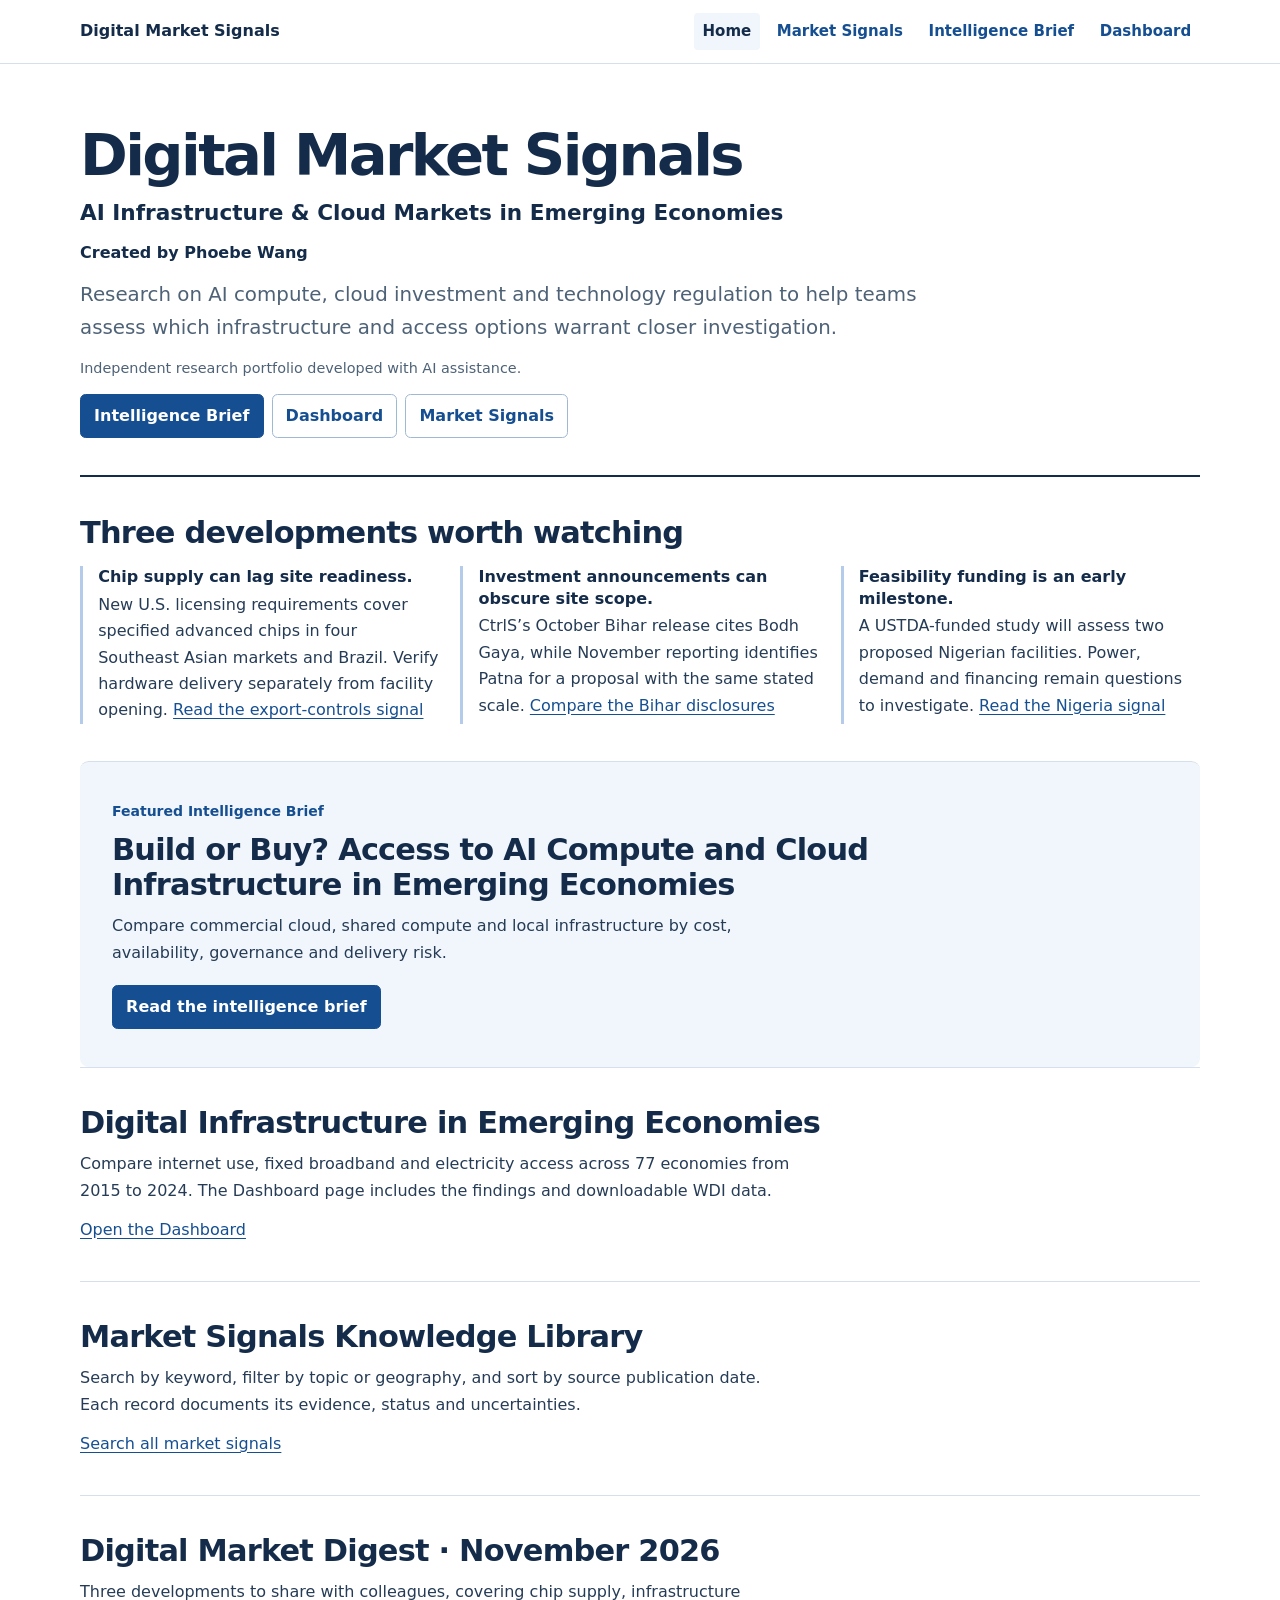
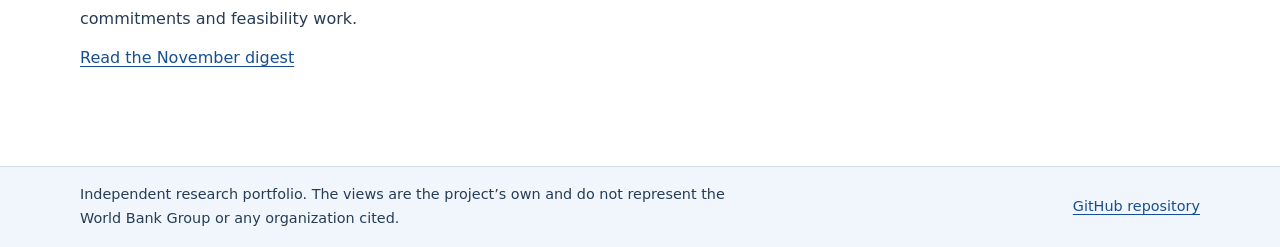
==== index.html @ 570cc47b "Publish reproducible WDI data and four-tab portfolio" ====
<!doctype html>
<html lang="en">
<head>
  <meta charset="utf-8">
  <meta name="viewport" content="width=device-width, initial-scale=1">
  <meta name="description" content="Research on AI infrastructure and cloud markets in emerging economies.">
  <title>Digital Market Signals</title>
  <link rel="stylesheet" href="styles.css?v=4">
  <link rel="canonical" href="https://yx-12345.github.io/digital-market-signals/">

</head>
<body>
  <a class="skip" href="#main">Skip to content</a>
  <header class="site-header">
    <div class="wrap header-inner">
      <a class="wordmark" href="./">Digital Market Signals</a>
      <nav aria-label="Main navigation" class="site-nav">
        <a href="./" aria-current="page">Home</a>
        <a href="market-signals.html">Market Signals</a>
        <a href="https://yx-12345.github.io/digital-market-signals/intelligence-brief.html">Intelligence Brief</a>
        <a href="data-explorer.html">Dashboard</a>
      </nav>
    </div>
  </header>
  <main class="wrap page" id="main" tabindex="-1">
    <header class="hero">
      <h1>Digital Market Signals</h1>
      <p class="focus">AI Infrastructure &amp; Cloud Markets in Emerging Economies</p>
      <p class="byline">Created by Phoebe Wang</p>
      <p class="lede">Research on AI compute, cloud investment and technology regulation to help teams assess which infrastructure and access options warrant closer investigation.</p>
      <p class="muted project-note">Independent research portfolio developed with AI assistance.</p>
      <div class="action-links">
        <a class="button primary" href="https://yx-12345.github.io/digital-market-signals/intelligence-brief.html">Intelligence Brief</a>
        <a class="button" href="data-explorer.html">Dashboard</a>
        <a class="button" href="market-signals.html">Market Signals</a>
      </div>
    </header>

    <section class="section" aria-labelledby="takeaways-title">
      <h2 id="takeaways-title">Three developments worth watching</h2>
      <ul class="takeaways">
        <li><strong>Chip supply can lag site readiness.</strong> New U.S. licensing requirements cover specified advanced chips in four Southeast Asian markets and Brazil. Verify hardware delivery separately from facility opening. <a href="signal.html?id=bis-advanced-ai-chip-controls-2026">Read the export-controls signal</a></li>
        <li><strong>Investment announcements can obscure site scope.</strong> CtrlS’s October Bihar release cites Bodh Gaya, while November reporting identifies Patna for a proposal with the same stated scale. <a href="signal.html?id=india-ctrls-bihar-data-center">Compare the Bihar disclosures</a></li>
        <li><strong>Feasibility funding is an early milestone.</strong> A USTDA-funded study will assess two proposed Nigerian facilities. Power, demand and financing remain questions to investigate. <a href="signal.html?id=nigeria-ustda-afridata-feasibility-2026">Read the Nigeria signal</a></li>
      </ul>
    </section>

    <section class="section feature" aria-labelledby="featured-brief">
      <p class="eyebrow">Featured Intelligence Brief</p>
      <h2 id="featured-brief">Build or Buy? Access to AI Compute and Cloud Infrastructure in Emerging Economies</h2>
      <p>Compare commercial cloud, shared compute and local infrastructure by cost, availability, governance and delivery risk.</p>
      <a class="button primary" href="https://yx-12345.github.io/digital-market-signals/intelligence-brief.html">Read the intelligence brief</a>
    </section>

    <section class="section compact">
      <h2>Digital Infrastructure in Emerging Economies</h2>
      <p>Compare internet use, fixed broadband and electricity access across 77 economies from 2015 to 2024. The Dashboard page includes the findings and downloadable WDI data.</p>
      <a href="data-explorer.html">Open the Dashboard</a>
    </section>

    <section class="section compact">
      <h2>Market Signals Knowledge Library</h2>
      <p>Search by keyword, filter by topic or geography, and sort by source publication date. Each record documents its evidence, status and uncertainties.</p>
      <a href="market-signals.html">Search all market signals</a>
    </section>

    <section class="section compact">
      <h2>Digital Market Digest · November 2026</h2>
      <p>Three developments to share with colleagues, covering chip supply, infrastructure commitments and feasibility work.</p>
      <a href="digital-market-digest-2026-11.html">Read the November digest</a>
    </section>
  </main>
  <footer class="site-footer">
    <div class="wrap footer-inner">
      <p>Independent research portfolio. The views are the project’s own and do not represent the World Bank Group or any organization cited.</p>
      <a href="https://github.com/YX-12345/digital-market-signals">GitHub repository</a>
    </div>
  </footer>
</body>
</html>
---- styles.css ----
:root {
  color-scheme: light;
  --ink: #142c4a;
  --text: #263c56;
  --muted: #4e6277;
  --link: #164f91;
  --line: #d5e0ec;
  --light: #f1f6fc;
  --white: #fff;
}
*, *::before, *::after { box-sizing: border-box; }
[hidden] { display: none !important; }
body { margin: 0; background: var(--white); color: var(--text); font: 1rem/1.65 system-ui, sans-serif; }
h1, h2, h3 { color: var(--ink); line-height: 1.17; margin: 0 0 .65rem; }
h1 { font-size: clamp(2rem, 4.8vw, 3.6rem); letter-spacing: -.045em; text-wrap: balance; }
h2 { font-size: clamp(1.4rem, 2.65vw, 1.9rem); letter-spacing: -.026em; }
h3 { font-size: 1.15rem; }
p { margin: 0 0 .8rem; }
p:last-child { margin-bottom: 0; }
a { color: var(--link); text-underline-offset: .18em; }
a:hover { text-decoration-thickness: .14em; }
:focus-visible { outline: 3px solid #1c67b0; outline-offset: 3px; }
.wrap { width: min(70rem, calc(100% - 2 * clamp(1rem, 4vw, 3rem))); margin-inline: auto; }
.skip { position: absolute; top: .5rem; left: .5rem; z-index: 2; padding: .5rem .75rem; background: var(--white); transform: translateY(-160%); }
.skip:focus { transform: none; }
.site-header { border-bottom: 1px solid var(--line); }
.header-inner, .footer-inner { display: flex; justify-content: space-between; align-items: center; gap: .55rem 1.5rem; }
.header-inner { padding-block: .8rem; flex-wrap: wrap; }
.wordmark { color: var(--ink); font-weight: 790; text-decoration: none; }
.site-nav { display: flex; flex-wrap: wrap; gap: .2rem .5rem; }
.site-nav a { padding: .4rem .55rem; border-radius: .25rem; font-size: .9375rem; font-weight: 650; text-decoration: none; }
.site-nav a[aria-current] { background: var(--light); color: var(--ink); }
.site-nav a:hover { text-decoration: underline; }
.page { padding-block: clamp(2rem, 4.5vw, 3.8rem); min-height: 73vh; }
.hero { padding-bottom: clamp(1.55rem, 3vw, 2.3rem); border-bottom: 2px solid var(--ink); }
.hero h1 { margin-bottom: .4rem; }
.eyebrow { margin-bottom: .55rem; color: var(--link); font-size: .875rem; font-weight: 750; }
.focus { color: var(--ink); font-weight: 720; font-size: clamp(1.06rem, 2.1vw, 1.35rem); margin-bottom: .55rem; }
.lede { max-width: 67ch; color: var(--muted); font-size: clamp(1.08rem, 2vw, 1.24rem); }
.muted, .metadata, figcaption { color: var(--muted); }
.metadata, figcaption, .source-line { font-size: .9rem; }
.page-intro { margin-bottom: 1.65rem; }
.section { padding-block: clamp(1.4rem, 3vw, 2.35rem); }
.section + .section { border-top: 1px solid var(--line); }
.compact > p { max-width: 71ch; }
.takeaways { display: grid; grid-template-columns: repeat(3, minmax(0, 1fr)); gap: 1.3rem; list-style: none; margin: 1rem 0 0; padding: 0; }
.takeaways li { padding-left: .95rem; border-left: 3px solid #b4ccea; }
.takeaways strong { color: var(--ink); display: block; line-height: 1.35; margin-bottom: .25rem; }
.feature { background: var(--light); padding-inline: clamp(1rem, 3vw, 2rem); border-radius: .55rem; }
.feature h2 { max-width: 37ch; }
.feature p { max-width: 70ch; }
.button, button { display: inline-block; width: fit-content; border: 1px solid #9fb8d3; border-radius: .35rem; padding: .5rem .82rem; color: var(--link); background: var(--white); font: inherit; font-weight: 680; text-decoration: none; cursor: pointer; }
.button:hover, button:hover { background: #e8f1fd; }
.button { margin-top: .35rem; }
.button.primary { color: var(--white); background: #164f91; border-color: #164f91; }
.button.primary:hover { background: #0e3b72; }
.cards, .signal-list { display: grid; grid-template-columns: repeat(3, minmax(0, 1fr)); gap: 1rem; margin-block: 1rem; }
.signal-list { grid-template-columns: repeat(2, minmax(0, 1fr)); }
.card, .panel { border: 1px solid var(--line); border-radius: .5rem; padding: clamp(1rem, 2.3vw, 1.45rem); }
.card h2 { font-size: 1.28rem; }
.card .metadata { margin-bottom: .45rem; }
.status { width: fit-content; border-radius: .3rem; background: var(--light); color: #18477a; padding: .15rem .55rem; font-weight: 680; font-size: .9rem; }
.filters { display: grid; grid-template-columns: minmax(0, 1.45fr) repeat(3, minmax(0, 1fr)); gap: .7rem 1rem; align-items: end; background: var(--light); }
.filters label { display: grid; gap: .3rem; font-weight: 650; }
input[type="search"], select { min-width: 0; width: 100%; min-height: 2.75rem; padding: .42rem .55rem; color: var(--ink); border: 1px solid #8fa6bf; border-radius: .3rem; background: var(--white); font: inherit; font-weight: 400; }
.result-count { margin: 1rem 0 .45rem; color: var(--muted); font-weight: 650; }
.prose { max-width: 49rem; }
.prose h1 { text-wrap: pretty; }
.prose h2 { margin-top: 1.7rem; }
.prose li + li, .source-list li + li { margin-top: .5rem; }
.prose li, .source-list li { padding-left: .08rem; }
ol, ul { padding-inline-start: 1.45rem; }
sup { margin-left: .22rem; white-space: nowrap; }
.source-list { overflow-wrap: anywhere; }
.source-list li:target { background: var(--light); }
.back-link { margin-bottom: 1.2rem; }
.definitions dt { font-weight: 750; color: var(--ink); }
.definitions dd { margin: .1rem 0 .8rem; }
.explorer { max-width: 58rem; }
.explorer fieldset { min-width: 0; margin: 1rem 0 .65rem; padding: .55rem .75rem .65rem; border: 1px solid var(--line); border-radius: .25rem; }
.explorer legend { font-weight: 650; }
.country-options { display: flex; flex-wrap: wrap; gap: .3rem 1rem; }
.country-options label { display: flex; align-items: center; gap: .3rem; min-height: 2rem; cursor: pointer; }
input[type="checkbox"] { accent-color: #164f91; width: 1.05rem; height: 1.05rem; }
figure { margin: 0; }
.chart-row, .chart-axis { display: grid; grid-template-columns: minmax(4.75rem, 6.4rem) minmax(0, 1fr) minmax(3.1rem, 4rem); gap: .5rem; align-items: center; }
.chart-row { margin-bottom: .45rem; font-size: .925rem; }
.bar-track { height: 1.15rem; border-left: 1px solid var(--ink); background: repeating-linear-gradient(to right, var(--light) 0, var(--light) calc(25% - 1px), #cbd9e8 calc(25% - 1px), #cbd9e8 25%); }
.bar-fill { height: 100%; background: #2564a7; border-radius: 0 .15rem .15rem 0; }
.chart-value { text-align: right; font-variant-numeric: tabular-nums; }
.chart-ticks { grid-column: 2; display: flex; justify-content: space-between; border-top: 1px solid #9fb2c7; color: var(--muted); font-size: .8rem; }
figcaption { margin-top: .75rem; }
.chart-data { margin-top: 1rem; }
.chart-data summary { cursor: pointer; font-weight: 650; width: fit-content; }
table { border-collapse: collapse; margin-top: .45rem; }
th, td { border-bottom: 1px solid var(--line); padding: .25rem .65rem; text-align: left; }
td { text-align: right; font-variant-numeric: tabular-nums; }
.site-footer { border-top: 1px solid var(--line); background: var(--light); }
.footer-inner { flex-wrap: wrap; padding-block: 1rem; font-size: .9rem; }
.footer-inner p { margin: 0; max-width: 74ch; }
@media (max-width: 53rem) { .filters { grid-template-columns: repeat(2, minmax(0, 1fr)); } }
@media (max-width: 43rem) {
  .takeaways, .cards, .signal-list { grid-template-columns: 1fr; }
  .header-inner { align-items: flex-start; flex-direction: column; }
  .site-nav { margin-left: -.48rem; }
  .site-nav a { padding-inline: .48rem; }
}
@media (max-width: 30rem) { .filters { grid-template-columns: 1fr; } }

.record-dates { margin-bottom: .35rem; }
.record-dates time { white-space: nowrap; }
.source-line { overflow-wrap: anywhere; }
.brief { max-width: 64rem; }
.brief > p, .brief > ul, .brief > ol.findings, .brief-summary > p { max-width: 74ch; }
.brief-summary { background: var(--light); }
.brief-summary h2, .digest .section h2 { margin-top: 0; }
.table-scroll { overflow-x: auto; border: 1px solid var(--line); border-radius: .4rem; }
.comparison-table { margin: 0; min-width: 43rem; width: 100%; }
.comparison-table th, .comparison-table td {
  text-align: left;
  vertical-align: top;
  padding: .65rem .75rem;
  font-variant-numeric: normal;
}
.comparison-table thead { background: var(--light); }
.comparison-table tbody tr:last-child > * { border-bottom: 0; }
.comparison-table tbody th { width: 18%; color: var(--ink); }
.case-table { min-width: 36rem; }
.case-table tbody th { width: 24%; }
.case-table tbody td:last-child { width: 23%; }
.table-hint { display: none; color: var(--muted); font-size: .9rem; }
.infrastructure { padding-top: 0; }
.infrastructure > p { max-width: 75ch; }
.digest .section { padding-block: 1.1rem; }
.digest .section:first-of-type { border-top: 1px solid var(--line); }
@media (max-width: 48rem) {
  .table-hint { display: block; }
}
@media (max-width: 24rem) {
  .chart-row, .chart-axis { grid-template-columns: 4.55rem minmax(0, 1fr) 2.9rem; gap: .35rem; }
  .chart-ticks span:nth-child(2), .chart-ticks span:nth-child(4) { display: none; }
}

.byline { color: var(--ink); font-weight: 650; }
.project-note { font-size: .9rem; }
.action-links { display: flex; flex-wrap: wrap; gap: .5rem; }
.action-links .button { margin-top: 0; }
.availability { padding: .75rem 1rem; border-inline-start: 3px solid #b4ccea; background: var(--light); }
.archive > summary { cursor: pointer; color: var(--link); font-weight: 650; }
.archive[open] > summary { margin-bottom: .75rem; }
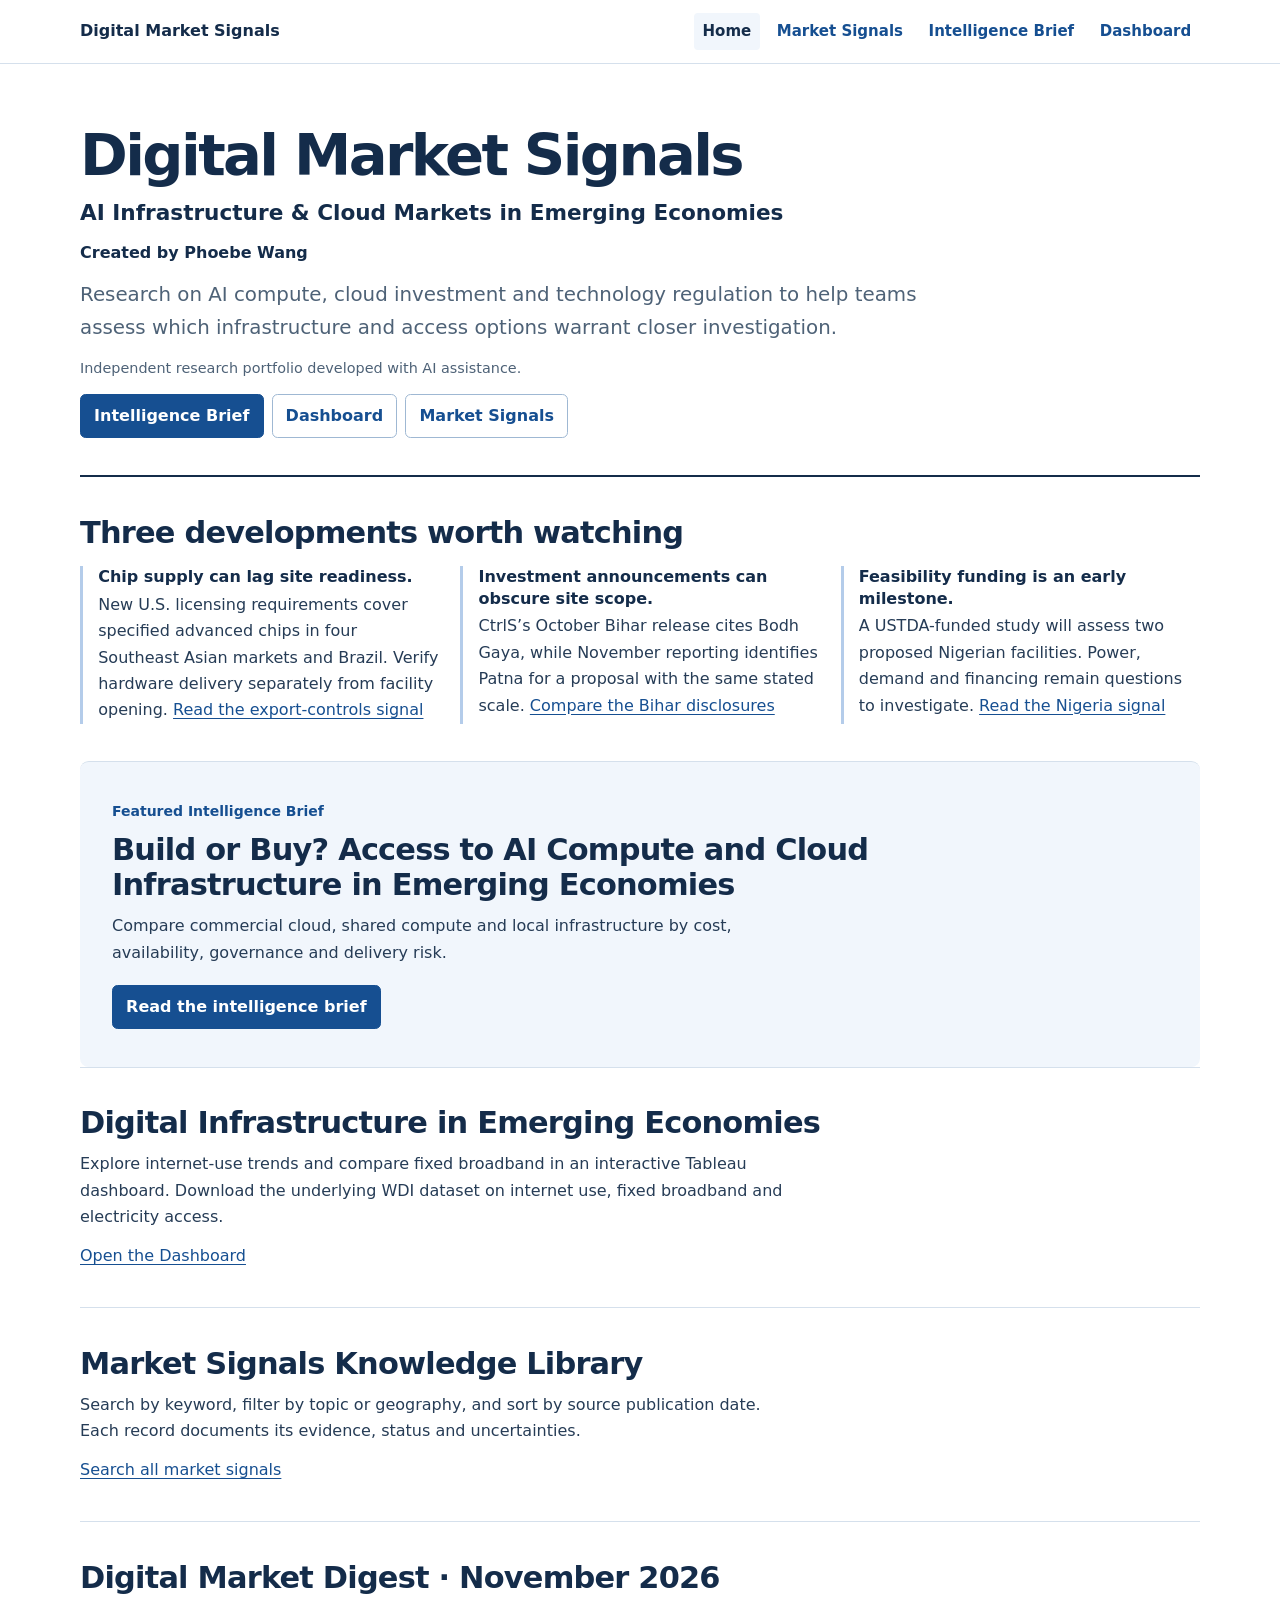
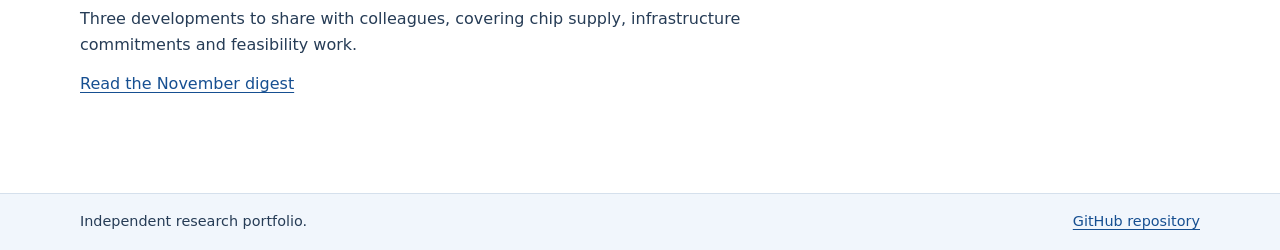
==== commit 18e3cc8d: "Embed the published Tableau dashboard and simplify portfolio copy" ====
--- a/index.html
+++ b/index.html
@@ -5,7 +5,7 @@
   <meta name="viewport" content="width=device-width, initial-scale=1">
   <meta name="description" content="Research on AI infrastructure and cloud markets in emerging economies.">
   <title>Digital Market Signals</title>
-  <link rel="stylesheet" href="styles.css?v=4">
+  <link rel="stylesheet" href="styles.css?v=5">
   <link rel="canonical" href="https://yx-12345.github.io/digital-market-signals/">
 
 </head>
@@ -54,7 +54,7 @@
 
     <section class="section compact">
       <h2>Digital Infrastructure in Emerging Economies</h2>
-      <p>Compare internet use, fixed broadband and electricity access across 77 economies from 2015 to 2024. The Dashboard page includes the findings and downloadable WDI data.</p>
+      <p>Explore internet-use trends and compare fixed broadband in an interactive Tableau dashboard. Download the underlying WDI dataset on internet use, fixed broadband and electricity access.</p>
       <a href="data-explorer.html">Open the Dashboard</a>
     </section>
 
@@ -72,7 +72,7 @@
   </main>
   <footer class="site-footer">
     <div class="wrap footer-inner">
-      <p>Independent research portfolio. The views are the project’s own and do not represent the World Bank Group or any organization cited.</p>
+      <p>Independent research portfolio.</p>
       <a href="https://github.com/YX-12345/digital-market-signals">GitHub repository</a>
     </div>
   </footer>
--- a/styles.css
+++ b/styles.css
@@ -145,6 +145,7 @@
 .project-note { font-size: .9rem; }
 .action-links { display: flex; flex-wrap: wrap; gap: .5rem; }
 .action-links .button { margin-top: 0; }
-.availability { padding: .75rem 1rem; border-inline-start: 3px solid #b4ccea; background: var(--light); }
+.tableau-section { padding-top: .5rem; }
+.tableau-frame { display: block; width: 100%; border: 1px solid var(--line); border-radius: .4rem; }
 .archive > summary { cursor: pointer; color: var(--link); font-weight: 650; }
 .archive[open] > summary { margin-bottom: .75rem; }
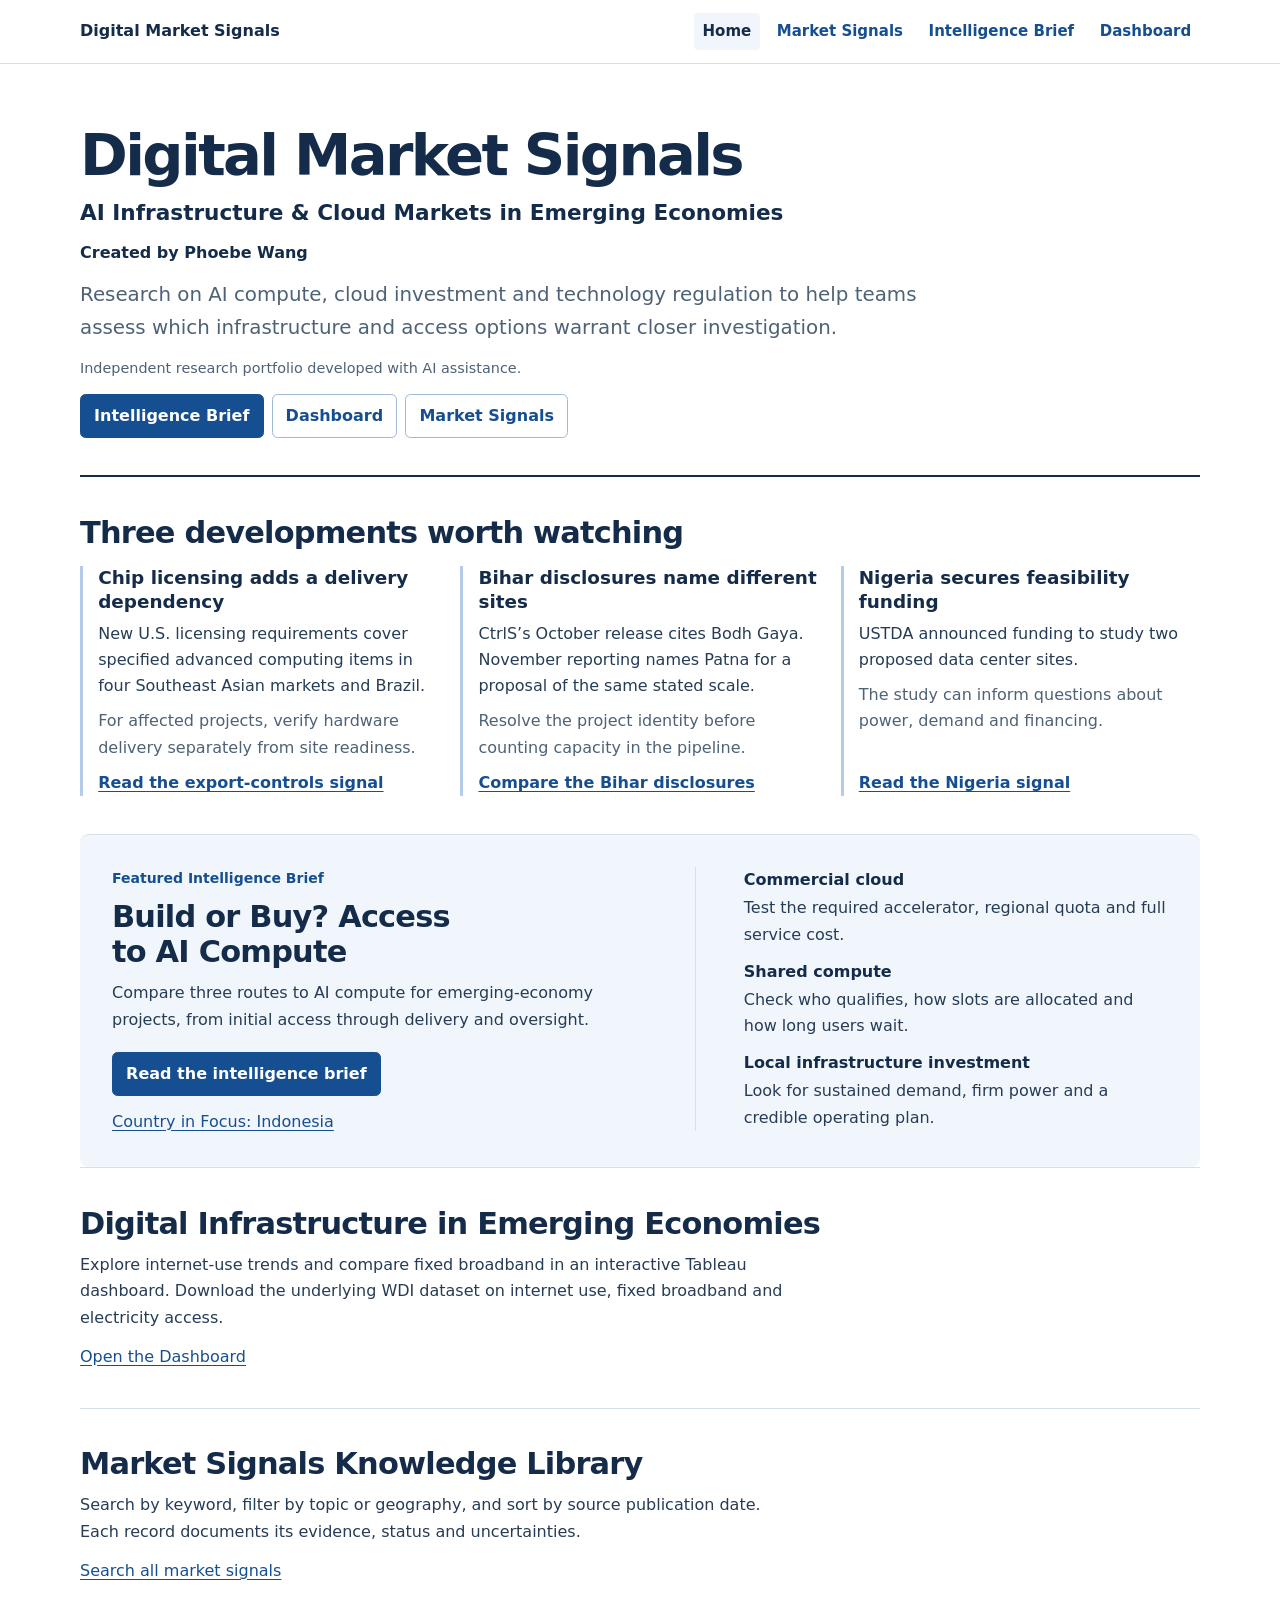
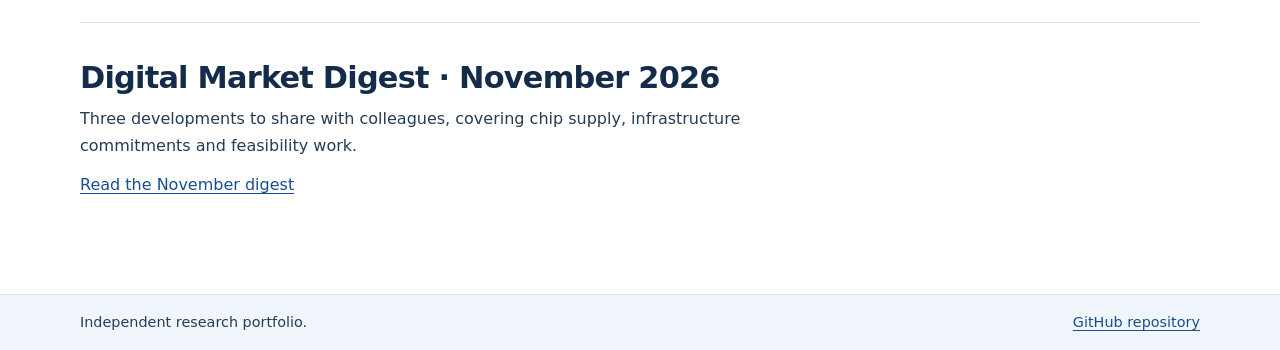
==== commit e1e19a9b: "Publish Indonesia intelligence case and refine portfolio layouts" ====
--- a/index.html
+++ b/index.html
@@ -5,7 +5,7 @@
   <meta name="viewport" content="width=device-width, initial-scale=1">
   <meta name="description" content="Research on AI infrastructure and cloud markets in emerging economies.">
   <title>Digital Market Signals</title>
-  <link rel="stylesheet" href="styles.css?v=5">
+  <link rel="stylesheet" href="styles.css?v=6">
   <link rel="canonical" href="https://yx-12345.github.io/digital-market-signals/">
 
 </head>
@@ -39,17 +39,40 @@
     <section class="section" aria-labelledby="takeaways-title">
       <h2 id="takeaways-title">Three developments worth watching</h2>
       <ul class="takeaways">
-        <li><strong>Chip supply can lag site readiness.</strong> New U.S. licensing requirements cover specified advanced chips in four Southeast Asian markets and Brazil. Verify hardware delivery separately from facility opening. <a href="signal.html?id=bis-advanced-ai-chip-controls-2026">Read the export-controls signal</a></li>
-        <li><strong>Investment announcements can obscure site scope.</strong> CtrlS’s October Bihar release cites Bodh Gaya, while November reporting identifies Patna for a proposal with the same stated scale. <a href="signal.html?id=india-ctrls-bihar-data-center">Compare the Bihar disclosures</a></li>
-        <li><strong>Feasibility funding is an early milestone.</strong> A USTDA-funded study will assess two proposed Nigerian facilities. Power, demand and financing remain questions to investigate. <a href="signal.html?id=nigeria-ustda-afridata-feasibility-2026">Read the Nigeria signal</a></li>
+        <li>
+          <h3>Chip licensing adds a delivery dependency</h3>
+          <p>New U.S. licensing requirements cover specified advanced computing items in four Southeast Asian markets and Brazil.</p>
+          <p class="implication">For affected projects, verify hardware delivery separately from site readiness.</p>
+          <a href="signal.html?id=bis-advanced-ai-chip-controls-2026">Read the export-controls signal</a>
+        </li>
+        <li>
+          <h3>Bihar disclosures name different sites</h3>
+          <p>CtrlS’s October release cites Bodh Gaya. November reporting names Patna for a proposal of the same stated scale.</p>
+          <p class="implication">Resolve the project identity before counting capacity in the pipeline.</p>
+          <a href="signal.html?id=india-ctrls-bihar-data-center">Compare the Bihar disclosures</a>
+        </li>
+        <li>
+          <h3>Nigeria secures feasibility funding</h3>
+          <p>USTDA announced funding to study two proposed data center sites.</p>
+          <p class="implication">The study can inform questions about power, demand and financing.</p>
+          <a href="signal.html?id=nigeria-ustda-afridata-feasibility-2026">Read the Nigeria signal</a>
+        </li>
       </ul>
     </section>
 
     <section class="section feature" aria-labelledby="featured-brief">
-      <p class="eyebrow">Featured Intelligence Brief</p>
-      <h2 id="featured-brief">Build or Buy? Access to AI Compute and Cloud Infrastructure in Emerging Economies</h2>
-      <p>Compare commercial cloud, shared compute and local infrastructure by cost, availability, governance and delivery risk.</p>
-      <a class="button primary" href="https://yx-12345.github.io/digital-market-signals/intelligence-brief.html">Read the intelligence brief</a>
+      <div>
+        <p class="eyebrow">Featured Intelligence Brief</p>
+        <h2 id="featured-brief">Build or Buy? Access to AI Compute</h2>
+        <p>Compare three routes to AI compute for emerging-economy projects, from initial access through delivery and oversight.</p>
+        <a class="button primary" href="https://yx-12345.github.io/digital-market-signals/intelligence-brief.html">Read the intelligence brief</a>
+        <p class="feature-case"><a href="intelligence-brief.html#indonesia-case">Country in Focus: Indonesia</a></p>
+      </div>
+      <dl class="option-list">
+        <div><dt>Commercial cloud</dt><dd>Test the required accelerator, regional quota and full service cost.</dd></div>
+        <div><dt>Shared compute</dt><dd>Check who qualifies, how slots are allocated and how long users wait.</dd></div>
+        <div><dt>Local infrastructure investment</dt><dd>Look for sustained demand, firm power and a credible operating plan.</dd></div>
+      </dl>
     </section>
 
     <section class="section compact">
--- a/styles.css
+++ b/styles.css
@@ -44,11 +44,31 @@
 .section + .section { border-top: 1px solid var(--line); }
 .compact > p { max-width: 71ch; }
 .takeaways { display: grid; grid-template-columns: repeat(3, minmax(0, 1fr)); gap: 1.3rem; list-style: none; margin: 1rem 0 0; padding: 0; }
-.takeaways li { padding-left: .95rem; border-left: 3px solid #b4ccea; }
-.takeaways strong { color: var(--ink); display: block; line-height: 1.35; margin-bottom: .25rem; }
-.feature { background: var(--light); padding-inline: clamp(1rem, 3vw, 2rem); border-radius: .55rem; }
-.feature h2 { max-width: 37ch; }
-.feature p { max-width: 70ch; }
+.takeaways li { display: flex; flex-direction: column; align-items: flex-start; padding-inline-start: .95rem; border-inline-start: 3px solid #b4ccea; }
+.takeaways h3 { line-height: 1.3; margin-bottom: .4rem; }
+.takeaways p { margin-bottom: .55rem; }
+.takeaways .implication { color: var(--muted); }
+.takeaways a { margin-top: auto; font-weight: 650; }
+.feature {
+  display: grid;
+  gap: 1.35rem;
+  align-items: start;
+  background: var(--light);
+  padding: clamp(1.15rem, 3vw, 2rem);
+  border-radius: .55rem;
+}
+.feature h2 { max-width: 28ch; text-wrap: balance; }
+.feature p { max-width: 53ch; }
+.feature .feature-case { margin-top: .8rem; }
+.option-list, .decision-grid { margin: 0; }
+.option-list { border-top: 1px solid var(--line); padding-top: 1rem; }
+.option-list > div + div { margin-top: .65rem; }
+.option-list dt, .decision-grid dt { color: var(--ink); font-weight: 720; }
+.option-list dd, .decision-grid dd { margin: .12rem 0 0; }
+@media (min-width: 56rem) {
+  .feature { grid-template-columns: minmax(0, 1.13fr) minmax(0, 1fr); column-gap: clamp(1.5rem, 4vw, 3rem); }
+  .option-list { border-top: 0; padding-top: 0; border-inline-start: 1px solid var(--line); padding-inline-start: clamp(1.5rem, 4vw, 3rem); }
+}
 .button, button { display: inline-block; width: fit-content; border: 1px solid #9fb8d3; border-radius: .35rem; padding: .5rem .82rem; color: var(--link); background: var(--white); font: inherit; font-weight: 680; text-decoration: none; cursor: pointer; }
 .button:hover, button:hover { background: #e8f1fd; }
 .button { margin-top: .35rem; }
@@ -111,9 +131,21 @@
 .record-dates time { white-space: nowrap; }
 .source-line { overflow-wrap: anywhere; }
 .brief { max-width: 64rem; }
-.brief > p, .brief > ul, .brief > ol.findings, .brief-summary > p { max-width: 74ch; }
+.brief > .page-intro h1 { font-size: clamp(2rem, 3.7vw, 2.7rem); line-height: 1.14; max-width: 40ch; text-wrap: balance; }
+.brief > .page-intro .metadata { margin-bottom: .35rem; }
+.brief > p, .brief > ul, .brief > ol.findings, .brief-summary > p, .country-case > p, .country-case > ul { max-width: 74ch; }
 .brief-summary { background: var(--light); }
 .brief-summary h2, .digest .section h2 { margin-top: 0; }
+.decision-grid { display: grid; gap: .85rem 1.25rem; margin-top: 1.1rem; }
+.decision-grid > div { border-top: 1px solid var(--line); padding-top: .65rem; }
+@media (min-width: 50rem) {
+  .decision-grid { grid-template-columns: repeat(3, minmax(0, 1fr)); }
+}
+.country-case { margin-top: 2rem; padding-block: 1.55rem .25rem; border-top: 2px solid var(--ink); scroll-margin-top: 1rem; }
+.country-case > h2 { margin-top: 0; max-width: 40ch; text-wrap: balance; }
+.country-case > h3 { margin-top: 1.15rem; }
+.case-question { color: var(--muted); font-size: 1.1rem; }
+.case-links { font-size: .9375rem; }
 .table-scroll { overflow-x: auto; border: 1px solid var(--line); border-radius: .4rem; }
 .comparison-table { margin: 0; min-width: 43rem; width: 100%; }
 .comparison-table th, .comparison-table td {
@@ -121,6 +153,7 @@
   vertical-align: top;
   padding: .65rem .75rem;
   font-variant-numeric: normal;
+  line-height: 1.5;
 }
 .comparison-table thead { background: var(--light); }
 .comparison-table tbody tr:last-child > * { border-bottom: 0; }
@@ -147,5 +180,10 @@
 .action-links .button { margin-top: 0; }
 .tableau-section { padding-top: .5rem; }
 .tableau-frame { display: block; width: 100%; border: 1px solid var(--line); border-radius: .4rem; }
+.spotlight-table { width: min(100%, 42rem); margin-block: .7rem 1rem; }
+.spotlight-table caption { text-align: left; padding-bottom: .3rem; }
+.spotlight-table thead { background: var(--light); }
+.spotlight-table th, .spotlight-table td { padding: .5rem clamp(.45rem, 1.4vw, .85rem); }
+.spotlight-table thead th:not(:first-child) { text-align: right; }
 .archive > summary { cursor: pointer; color: var(--link); font-weight: 650; }
 .archive[open] > summary { margin-bottom: .75rem; }
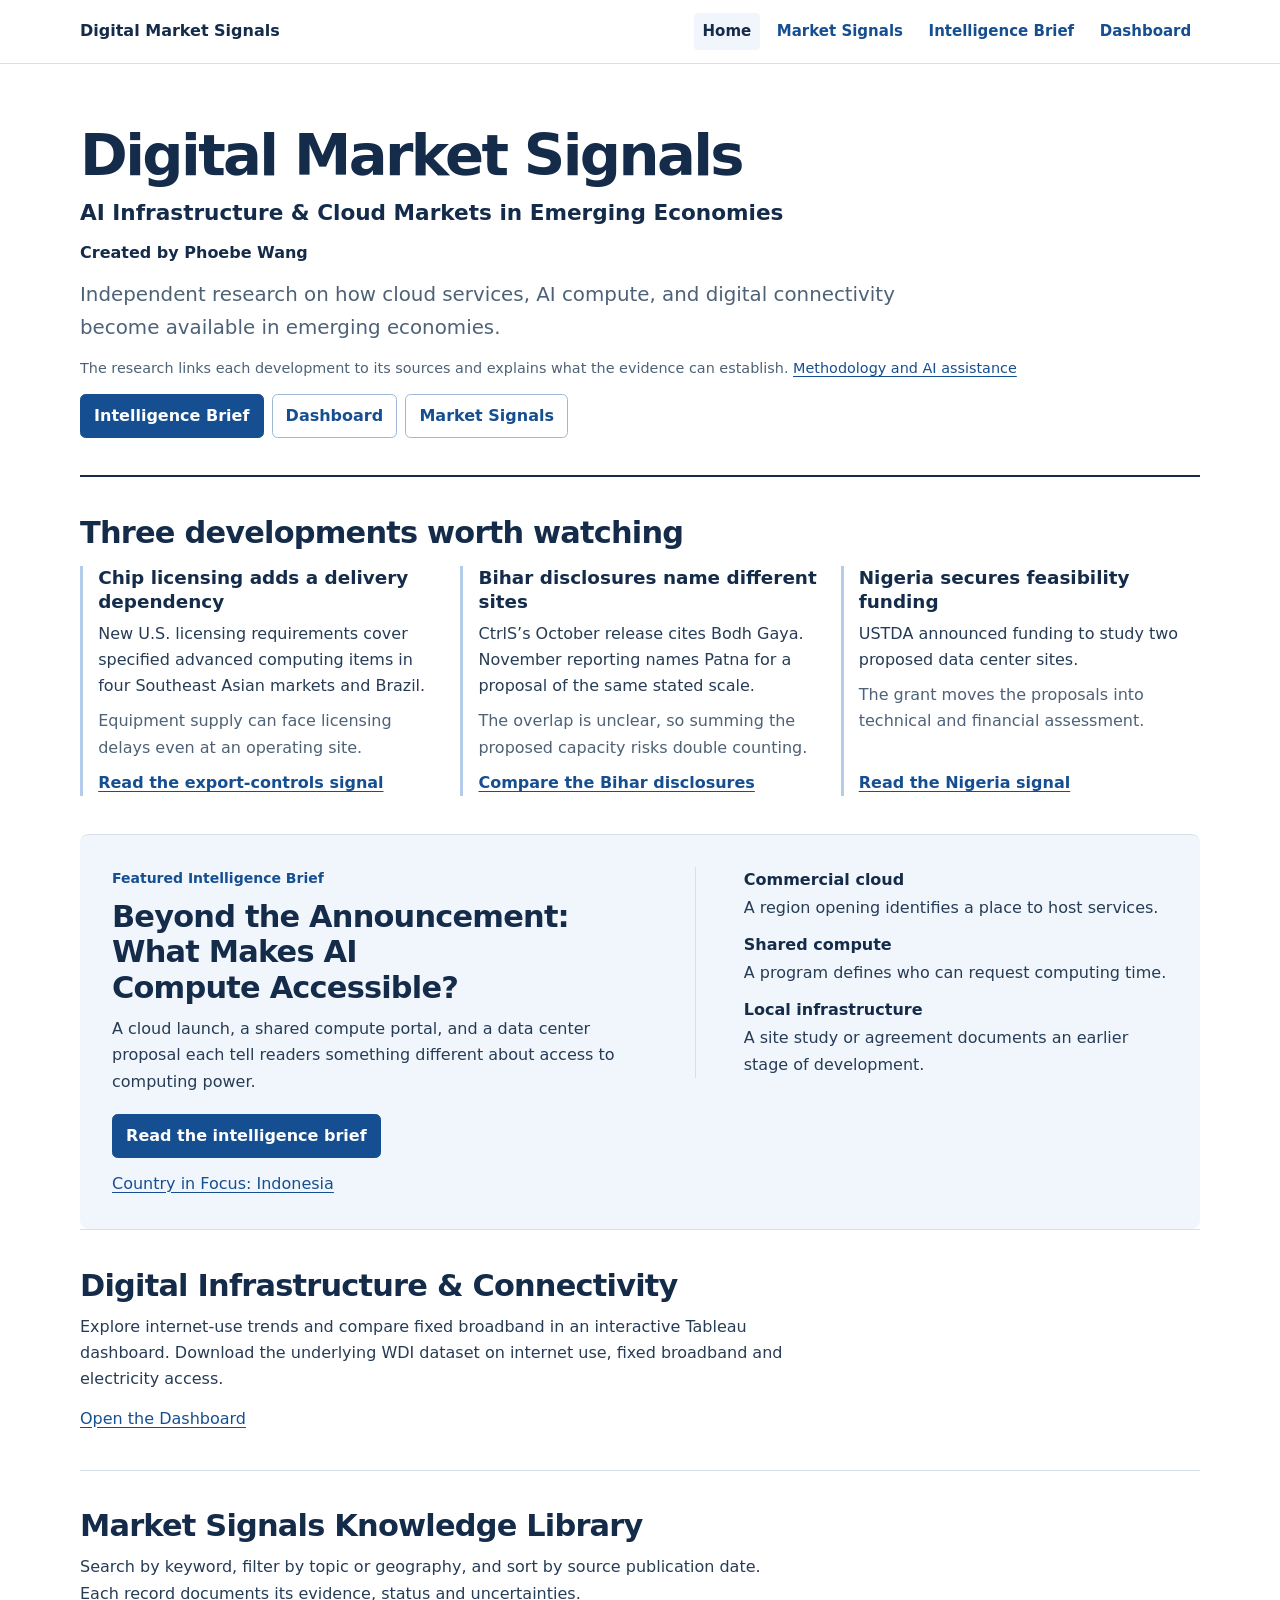
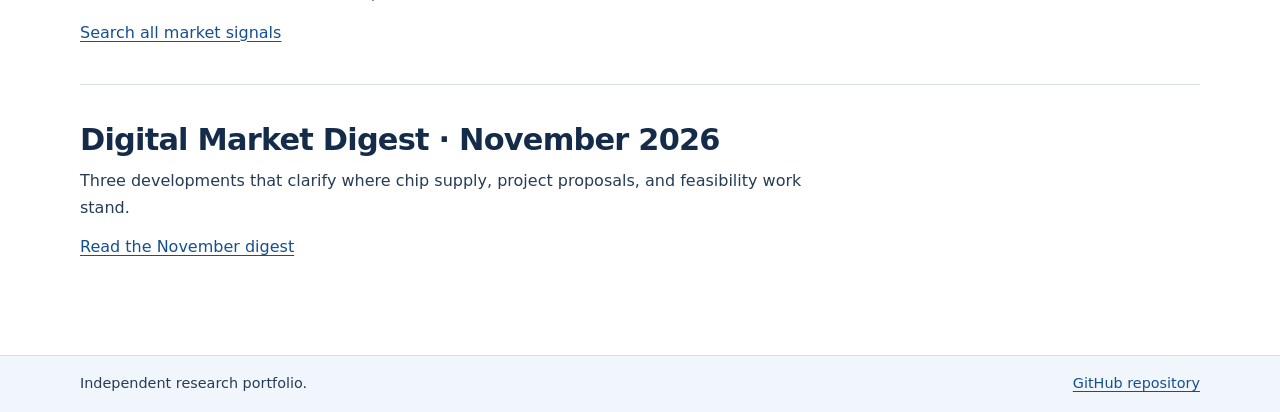
==== commit cb17c6fc: "Refine the editorial framing and evidence across Digital Market Signals" ====
--- a/index.html
+++ b/index.html
@@ -3,7 +3,7 @@
 <head>
   <meta charset="utf-8">
   <meta name="viewport" content="width=device-width, initial-scale=1">
-  <meta name="description" content="Research on AI infrastructure and cloud markets in emerging economies.">
+  <meta name="description" content="Independent research on AI infrastructure, cloud markets, and digital connectivity in emerging economies.">
   <title>Digital Market Signals</title>
   <link rel="stylesheet" href="styles.css?v=6">
   <link rel="canonical" href="https://yx-12345.github.io/digital-market-signals/">
@@ -27,8 +27,8 @@
       <h1>Digital Market Signals</h1>
       <p class="focus">AI Infrastructure &amp; Cloud Markets in Emerging Economies</p>
       <p class="byline">Created by Phoebe Wang</p>
-      <p class="lede">Research on AI compute, cloud investment and technology regulation to help teams assess which infrastructure and access options warrant closer investigation.</p>
-      <p class="muted project-note">Independent research portfolio developed with AI assistance.</p>
+      <p class="lede">Independent research on how cloud services, AI compute, and digital connectivity become available in emerging economies.</p>
+      <p class="muted project-note">The research links each development to its sources and explains what the evidence can establish. <a href="methodology.html">Methodology and AI assistance</a></p>
       <div class="action-links">
         <a class="button primary" href="https://yx-12345.github.io/digital-market-signals/intelligence-brief.html">Intelligence Brief</a>
         <a class="button" href="data-explorer.html">Dashboard</a>
@@ -42,19 +42,19 @@
         <li>
           <h3>Chip licensing adds a delivery dependency</h3>
           <p>New U.S. licensing requirements cover specified advanced computing items in four Southeast Asian markets and Brazil.</p>
-          <p class="implication">For affected projects, verify hardware delivery separately from site readiness.</p>
+          <p class="implication">Equipment supply can face licensing delays even at an operating site.</p>
           <a href="signal.html?id=bis-advanced-ai-chip-controls-2026">Read the export-controls signal</a>
         </li>
         <li>
           <h3>Bihar disclosures name different sites</h3>
           <p>CtrlS’s October release cites Bodh Gaya. November reporting names Patna for a proposal of the same stated scale.</p>
-          <p class="implication">Resolve the project identity before counting capacity in the pipeline.</p>
+          <p class="implication">The overlap is unclear, so summing the proposed capacity risks double counting.</p>
           <a href="signal.html?id=india-ctrls-bihar-data-center">Compare the Bihar disclosures</a>
         </li>
         <li>
           <h3>Nigeria secures feasibility funding</h3>
           <p>USTDA announced funding to study two proposed data center sites.</p>
-          <p class="implication">The study can inform questions about power, demand and financing.</p>
+          <p class="implication">The grant moves the proposals into technical and financial assessment.</p>
           <a href="signal.html?id=nigeria-ustda-afridata-feasibility-2026">Read the Nigeria signal</a>
         </li>
       </ul>
@@ -63,20 +63,20 @@
     <section class="section feature" aria-labelledby="featured-brief">
       <div>
         <p class="eyebrow">Featured Intelligence Brief</p>
-        <h2 id="featured-brief">Build or Buy? Access to AI Compute</h2>
-        <p>Compare three routes to AI compute for emerging-economy projects, from initial access through delivery and oversight.</p>
+        <h2 id="featured-brief">Beyond the Announcement: What Makes AI Compute Accessible?</h2>
+        <p>A cloud launch, a shared compute portal, and a data center proposal each tell readers something different about access to computing power.</p>
         <a class="button primary" href="https://yx-12345.github.io/digital-market-signals/intelligence-brief.html">Read the intelligence brief</a>
         <p class="feature-case"><a href="intelligence-brief.html#indonesia-case">Country in Focus: Indonesia</a></p>
       </div>
       <dl class="option-list">
-        <div><dt>Commercial cloud</dt><dd>Test the required accelerator, regional quota and full service cost.</dd></div>
-        <div><dt>Shared compute</dt><dd>Check who qualifies, how slots are allocated and how long users wait.</dd></div>
-        <div><dt>Local infrastructure investment</dt><dd>Look for sustained demand, firm power and a credible operating plan.</dd></div>
+        <div><dt>Commercial cloud</dt><dd>A region opening identifies a place to host services.</dd></div>
+        <div><dt>Shared compute</dt><dd>A program defines who can request computing time.</dd></div>
+        <div><dt>Local infrastructure</dt><dd>A site study or agreement documents an earlier stage of development.</dd></div>
       </dl>
     </section>
 
     <section class="section compact">
-      <h2>Digital Infrastructure in Emerging Economies</h2>
+      <h2>Digital Infrastructure &amp; Connectivity</h2>
       <p>Explore internet-use trends and compare fixed broadband in an interactive Tableau dashboard. Download the underlying WDI dataset on internet use, fixed broadband and electricity access.</p>
       <a href="data-explorer.html">Open the Dashboard</a>
     </section>
@@ -89,7 +89,7 @@
 
     <section class="section compact">
       <h2>Digital Market Digest · November 2026</h2>
-      <p>Three developments to share with colleagues, covering chip supply, infrastructure commitments and feasibility work.</p>
+      <p>Three developments that clarify where chip supply, project proposals, and feasibility work stand.</p>
       <a href="digital-market-digest-2026-11.html">Read the November digest</a>
     </section>
   </main>
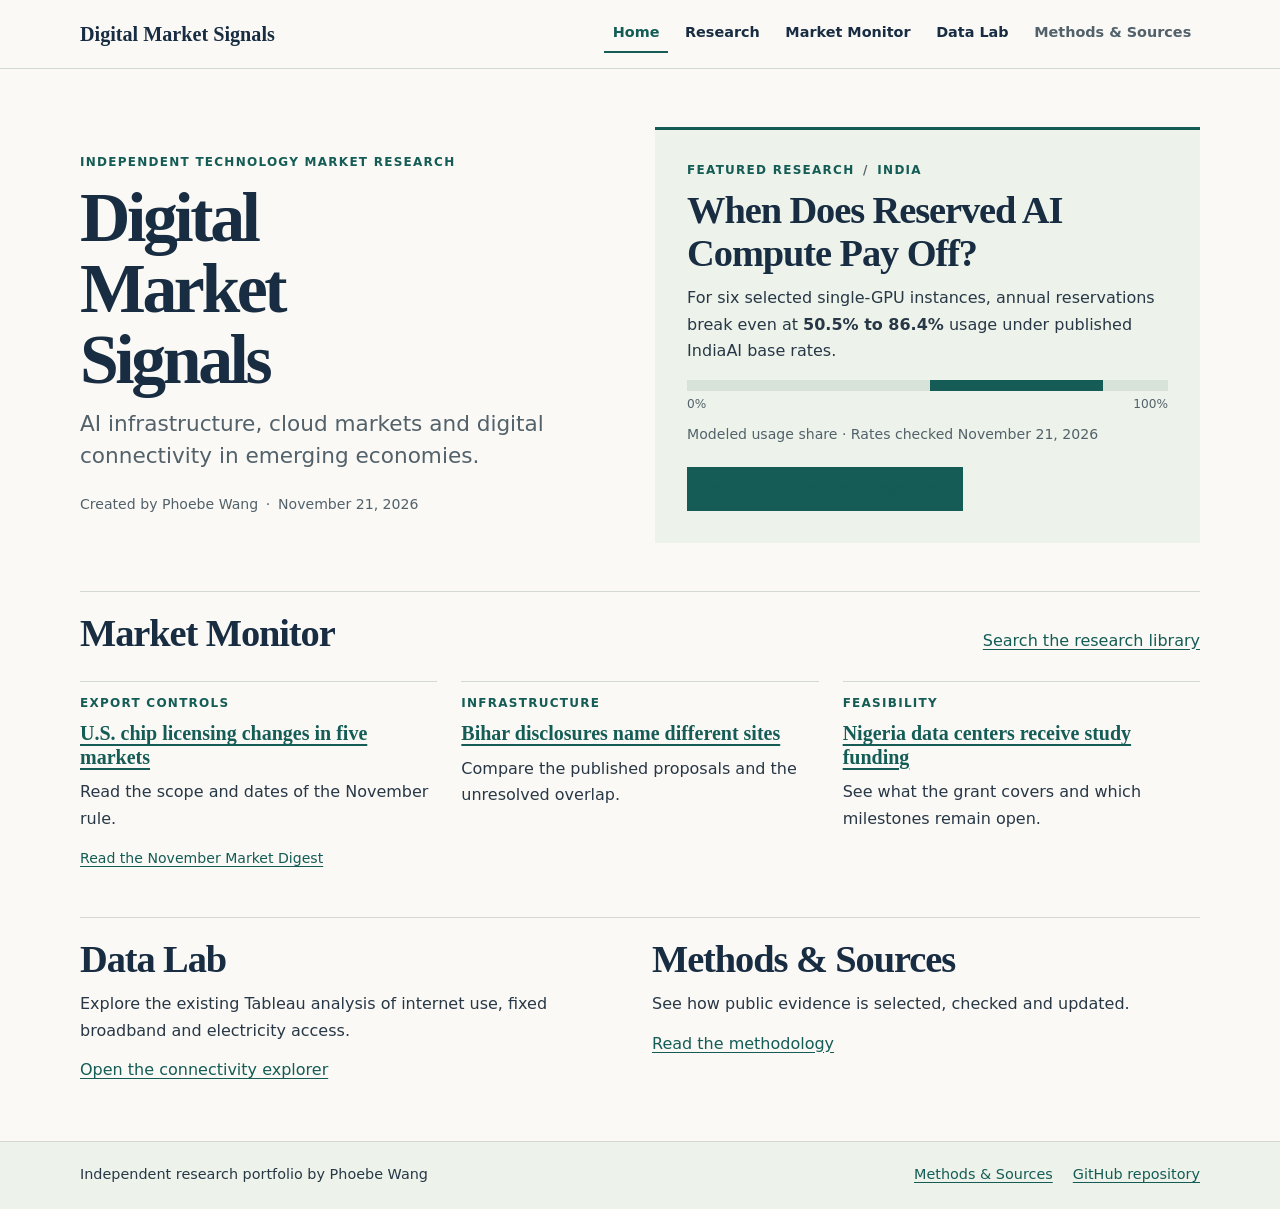
==== commit df3e37de: "Build the Phase 1 IndiaAI research experience" ====
--- a/index.html
+++ b/index.html
@@ -3,100 +3,66 @@
 <head>
   <meta charset="utf-8">
   <meta name="viewport" content="width=device-width, initial-scale=1">
-  <meta name="description" content="Independent research on AI infrastructure, cloud markets, and digital connectivity in emerging economies.">
+  <meta name="description" content="Independent research on AI infrastructure, cloud markets and connectivity in emerging economies.">
   <title>Digital Market Signals</title>
   <link rel="stylesheet" href="styles.css?v=6">
+  <link rel="stylesheet" href="publication.css?v=1">
   <link rel="canonical" href="https://yx-12345.github.io/digital-market-signals/">
-
 </head>
-<body>
+<body class="publication">
   <a class="skip" href="#main">Skip to content</a>
-  <header class="site-header">
+  <header class="site-header publication-header">
     <div class="wrap header-inner">
       <a class="wordmark" href="./">Digital Market Signals</a>
-      <nav aria-label="Main navigation" class="site-nav">
+      <nav class="site-nav" aria-label="Main navigation">
         <a href="./" aria-current="page">Home</a>
-        <a href="market-signals.html">Market Signals</a>
-        <a href="https://yx-12345.github.io/digital-market-signals/intelligence-brief.html">Intelligence Brief</a>
-        <a href="data-explorer.html">Dashboard</a>
+        <a href="research.html">Research</a>
+        <a href="market-signals.html">Market Monitor</a>
+        <a href="data-explorer.html">Data Lab</a>
+        <a href="methodology.html" class="secondary-nav">Methods &amp; Sources</a>
       </nav>
     </div>
   </header>
-  <main class="wrap page" id="main" tabindex="-1">
-    <header class="hero">
-      <h1>Digital Market Signals</h1>
-      <p class="focus">AI Infrastructure &amp; Cloud Markets in Emerging Economies</p>
-      <p class="byline">Created by Phoebe Wang</p>
-      <p class="lede">Independent research on how cloud services, AI compute, and digital connectivity become available in emerging economies.</p>
-      <p class="muted project-note">The research links each development to its sources and explains what the evidence can establish. <a href="methodology.html">Methodology and AI assistance</a></p>
-      <div class="action-links">
-        <a class="button primary" href="https://yx-12345.github.io/digital-market-signals/intelligence-brief.html">Intelligence Brief</a>
-        <a class="button" href="data-explorer.html">Dashboard</a>
-        <a class="button" href="market-signals.html">Market Signals</a>
+  <main id="main" class="wrap publication-main" tabindex="-1">
+    <section class="home-lead" aria-labelledby="home-title">
+      <div>
+        <p class="kicker">Independent technology market research</p>
+        <h1 id="home-title">Digital Market Signals</h1>
+        <p class="subtitle">AI infrastructure, cloud markets and digital connectivity in emerging economies.</p>
+        <p class="article-meta">Created by Phoebe Wang <span>·</span> <time datetime="2026-11-21">November 21, 2026</time></p>
       </div>
-    </header>
-
-    <section class="section" aria-labelledby="takeaways-title">
-      <h2 id="takeaways-title">Three developments worth watching</h2>
-      <ul class="takeaways">
-        <li>
-          <h3>Chip licensing adds a delivery dependency</h3>
-          <p>New U.S. licensing requirements cover specified advanced computing items in four Southeast Asian markets and Brazil.</p>
-          <p class="implication">Equipment supply can face licensing delays even at an operating site.</p>
-          <a href="signal.html?id=bis-advanced-ai-chip-controls-2026">Read the export-controls signal</a>
-        </li>
-        <li>
-          <h3>Bihar disclosures name different sites</h3>
-          <p>CtrlS’s October release cites Bodh Gaya. November reporting names Patna for a proposal of the same stated scale.</p>
-          <p class="implication">The overlap is unclear, so summing the proposed capacity risks double counting.</p>
-          <a href="signal.html?id=india-ctrls-bihar-data-center">Compare the Bihar disclosures</a>
-        </li>
-        <li>
-          <h3>Nigeria secures feasibility funding</h3>
-          <p>USTDA announced funding to study two proposed data center sites.</p>
-          <p class="implication">The grant moves the proposals into technical and financial assessment.</p>
-          <a href="signal.html?id=nigeria-ustda-afridata-feasibility-2026">Read the Nigeria signal</a>
-        </li>
+      <div class="home-feature">
+        <p class="kicker">Featured research <span> / </span> India</p>
+        <h2>When Does Reserved AI Compute Pay Off?</h2>
+        <p>For six selected single-GPU instances, annual reservations break even at <strong>50.5% to 86.4%</strong> usage under published IndiaAI base rates.</p>
+        <div class="range-graphic" role="img" aria-label="Annual break-even usage ranges from 50.5 to 86.4 percent on a zero to 100 percent scale">
+          <div><span></span></div><p><span>0%</span><span>100%</span></p>
+        </div>
+        <p class="caption">Modeled usage share · Rates checked November 21, 2026</p>
+        <a class="publication-button" href="research.html">Read the featured research</a>
+      </div>
+    </section>
+    <section class="home-monitor" aria-labelledby="monitor-title">
+      <div class="home-section-heading"><h2 id="monitor-title">Market Monitor</h2><a href="market-signals.html">Search the research library</a></div>
+      <ul class="preview-stories">
+        <li><p class="kicker">Export controls</p><h3><a href="signal.html?id=bis-advanced-ai-chip-controls-2026">U.S. chip licensing changes in five markets</a></h3><p>Read the scope and dates of the November rule.</p></li>
+        <li><p class="kicker">Infrastructure</p><h3><a href="signal.html?id=india-ctrls-bihar-data-center">Bihar disclosures name different sites</a></h3><p>Compare the published proposals and the unresolved overlap.</p></li>
+        <li><p class="kicker">Feasibility</p><h3><a href="signal.html?id=nigeria-ustda-afridata-feasibility-2026">Nigeria data centers receive study funding</a></h3><p>See what the grant covers and which milestones remain open.</p></li>
       </ul>
+      <p class="caption"><a href="digital-market-digest-2026-11.html">Read the November Market Digest</a></p>
     </section>
-
-    <section class="section feature" aria-labelledby="featured-brief">
-      <div>
-        <p class="eyebrow">Featured Intelligence Brief</p>
-        <h2 id="featured-brief">Beyond the Announcement: What Makes AI Compute Accessible?</h2>
-        <p>A cloud launch, a shared compute portal, and a data center proposal each tell readers something different about access to computing power.</p>
-        <a class="button primary" href="https://yx-12345.github.io/digital-market-signals/intelligence-brief.html">Read the intelligence brief</a>
-        <p class="feature-case"><a href="intelligence-brief.html#indonesia-case">Country in Focus: Indonesia</a></p>
-      </div>
-      <dl class="option-list">
-        <div><dt>Commercial cloud</dt><dd>A region opening identifies a place to host services.</dd></div>
-        <div><dt>Shared compute</dt><dd>A program defines who can request computing time.</dd></div>
-        <div><dt>Local infrastructure</dt><dd>A site study or agreement documents an earlier stage of development.</dd></div>
-      </dl>
-    </section>
-
-    <section class="section compact">
-      <h2>Digital Infrastructure &amp; Connectivity</h2>
-      <p>Explore internet-use trends and compare fixed broadband in an interactive Tableau dashboard. Download the underlying WDI dataset on internet use, fixed broadband and electricity access.</p>
-      <a href="data-explorer.html">Open the Dashboard</a>
-    </section>
-
-    <section class="section compact">
-      <h2>Market Signals Knowledge Library</h2>
-      <p>Search by keyword, filter by topic or geography, and sort by source publication date. Each record documents its evidence, status and uncertainties.</p>
-      <a href="market-signals.html">Search all market signals</a>
-    </section>
-
-    <section class="section compact">
-      <h2>Digital Market Digest · November 2026</h2>
-      <p>Three developments that clarify where chip supply, project proposals, and feasibility work stand.</p>
-      <a href="digital-market-digest-2026-11.html">Read the November digest</a>
+    <section class="home-products" aria-label="More research resources">
+      <div><h2>Data Lab</h2><p>Explore the existing Tableau analysis of internet use, fixed broadband and electricity access.</p><a href="data-explorer.html">Open the connectivity explorer</a></div>
+      <div><h2>Methods &amp; Sources</h2><p>See how public evidence is selected, checked and updated.</p><a href="methodology.html">Read the methodology</a></div>
     </section>
   </main>
-  <footer class="site-footer">
+  <footer class="site-footer publication-footer">
     <div class="wrap footer-inner">
-      <p>Independent research portfolio.</p>
-      <a href="https://github.com/YX-12345/digital-market-signals">GitHub repository</a>
+      <p>Independent research portfolio by Phoebe Wang</p>
+      <nav aria-label="Footer">
+        <a href="methodology.html">Methods &amp; Sources</a>
+        <a href="https://github.com/YX-12345/digital-market-signals">GitHub repository</a>
+      </nav>
     </div>
   </footer>
 </body>
--- a/publication.css
+++ b/publication.css
@@ -0,0 +1,144 @@
+:root {
+  --paper: #faf9f5;
+  --surface: #fffefa;
+  --navy: #182c42;
+  --print: #283746;
+  --secondary: #52616a;
+  --rule: #d5d9d3;
+  --teal: #145c55;
+  --pale: #edf3eb;
+  --serif: Georgia, "Times New Roman", serif;
+  --sans: system-ui, -apple-system, BlinkMacSystemFont, sans-serif;
+}
+.publication { background: var(--paper); color: var(--print); }
+.publication h1, .publication h2, .publication h3 { color: var(--navy); font-family: var(--serif); font-weight: 600; }
+.publication p, .publication li { overflow-wrap: break-word; }
+.publication a, .publication-header a, .publication-footer a { color: var(--teal); }
+.publication :focus-visible, .publication-header :focus-visible, .publication-footer :focus-visible { outline: 3px solid #176e66; outline-offset: 4px; }
+.publication-header { background: var(--paper); border-color: var(--rule); }
+.publication-header .header-inner { min-height: 4.25rem; }
+.publication-header .wordmark { font: 700 1.26rem/1.2 var(--serif); color: var(--navy); }
+.publication-header .site-nav a { color: var(--navy); font-size: .9rem; border-radius: 0; border-bottom: 2px solid transparent; }
+.publication-header .site-nav a[aria-current] { color: var(--teal); background: transparent; border-color: var(--teal); }
+.publication-header .site-nav .secondary-nav { color: var(--secondary); }
+.publication-footer { border-color: var(--rule); background: var(--pale); }
+.publication-footer .footer-inner { align-items: baseline; padding-block: 1.35rem; }
+.publication-footer nav { display: flex; flex-wrap: wrap; gap: .35rem 1.25rem; }
+.publication-main { padding-block: clamp(2rem, 4.5vw, 4.35rem); }
+.publication-main [id] { scroll-margin-top: 1.25rem; }
+.publication-main [id]:target { scroll-margin-top: 1.25rem; }
+.kicker { color: var(--teal); font: 750 .75rem/1.4 var(--sans); letter-spacing: .105em; text-transform: uppercase; margin: 0 0 .65rem; }
+.kicker span { color: var(--secondary); margin-inline: .2rem; }
+.publication-main h1 { font-size: clamp(2.35rem, 5.45vw, 4.6rem); line-height: 1.02; letter-spacing: -.049em; margin-bottom: .8rem; }
+.publication-main h2 { font-size: clamp(1.65rem, 3vw, 2.45rem); line-height: 1.12; letter-spacing: -.028em; }
+.publication-main .subtitle { color: var(--secondary); font-size: clamp(1.05rem, 2vw, 1.35rem); line-height: 1.5; max-width: 45ch; }
+.article-meta, .caption { font: 500 .88rem/1.48 var(--sans); color: var(--secondary); }
+.article-meta { margin-top: 1.35rem; }
+.article-meta span { margin-inline: .2rem; }
+.study-hero { display: grid; grid-template-columns: minmax(0, 1fr) minmax(12rem, 16rem); align-items: end; gap: 1.6rem 3rem; }
+.study-hero h1 { max-width: 17ch; text-wrap: pretty; }
+.study-contents { display: flex; flex-direction: column; gap: .45rem; padding: .35rem 0 .35rem 1.1rem; border-inline-start: 1px solid var(--rule); font-size: .9rem; }
+.finding { margin-block: clamp(1.6rem, 3.5vw, 2.65rem) 1.5rem; border-block: 1px solid var(--rule); padding-block: 1.05rem; }
+.finding > p:first-child { font: 1.18rem/1.6 var(--sans); max-width: 79ch; }
+.finding-range { color: var(--teal); font-weight: 780; }
+.evidence-figure { background: var(--surface); border: 1px solid var(--rule); border-top: 3px solid var(--teal); padding: clamp(1rem, 3vw, 2rem); }
+.evidence-figure figcaption { margin: 0; }
+.evidence-figure h2 { margin-bottom: .4rem; }
+.chart-label { color: var(--secondary); font-size: .95rem; }
+.bar-axis, .evidence-bars li { display: grid; grid-template-columns: minmax(5.4rem, 9rem) minmax(0, 1fr) 3.65rem; align-items: center; gap: clamp(.45rem, 1.5vw, 1rem); }
+.bar-axis { margin-top: 1.25rem; color: var(--secondary); font-size: .78rem; font-variant-numeric: tabular-nums; }
+.bar-axis div { display: flex; justify-content: space-between; }
+.evidence-bars { list-style: none; padding: 0; margin: .25rem 0 1.15rem; }
+.evidence-bars li { padding: .3rem 0; line-height: 1.45; }
+.bar-name { font-weight: 650; }
+.evidence-bars strong { text-align: end; font-variant-numeric: tabular-nums; color: var(--navy); }
+.bar-track-main { display: block; height: 1.1rem; background: repeating-linear-gradient(90deg, #ecf0ea 0, #ecf0ea calc(25% - 1px), #cdd8cf calc(25% - 1px), #cdd8cf 25%); }
+.bar-track-main > span { display: block; height: 100%; width: var(--threshold); background: var(--teal); }
+.chart-note { border-top: 1px solid var(--rule); padding-top: .8rem; }
+.research-copy { max-width: 78ch; margin-block: clamp(2.15rem, 5vw, 4rem); }
+.research-copy p:not(.kicker) { line-height: 1.72; }
+.source-ref { margin-inline-start: .15rem; font-size: .875rem; white-space: nowrap; }
+.scenario-section { padding: clamp(1rem, 3.5vw, 2.4rem); border: 1px solid #cbd8cd; background: var(--pale); }
+.section-head > p:last-child { max-width: 68ch; margin-bottom: 1.35rem; }
+.scenario-fallback { border-top: 1px solid var(--rule); padding-top: .75rem; }
+.scenario-layout { display: grid; grid-template-columns: minmax(12rem, .8fr) minmax(0, 1.7fr); gap: clamp(1.3rem, 4vw, 2.6rem); }
+.scenario-controls { min-width: 0; }
+.scenario-controls label { display: block; font-size: .92rem; font-weight: 720; margin-block: .7rem .24rem; }
+.scenario-controls label:first-child { margin-top: 0; }
+.scenario-controls select, .scenario-controls input[type=number] { width: 100%; border: 1px solid #758b83; border-radius: .2rem; background: var(--surface); color: var(--navy); padding: .55rem .65rem; min-height: 2.75rem; font: inherit; }
+.scenario-controls input[type=range] { width: 100%; height: 1.85rem; margin: .55rem 0 .35rem; accent-color: var(--teal); cursor: pointer; }
+.input-error { color: #8b2f1c; font-size: .875rem; }
+.scenario-results { min-width: 0; }
+.scenario-totals { margin: 0; display: grid; grid-template-columns: repeat(3, minmax(0,1fr)); gap: .65rem; border-block: 1px solid #bacac0; padding: .75rem 0; }
+.scenario-totals dt { color: var(--secondary); font: 700 .8rem/1.3 var(--sans); }
+.scenario-totals dd { font: 800 clamp(.98rem, 2vw, 1.24rem)/1.3 var(--sans); margin: .25rem 0 0; color: var(--navy); font-variant-numeric: tabular-nums; overflow-wrap: anywhere; }
+.cost-chart { margin: .65rem 0 .85rem; }
+.cost-chart svg { width: 100%; max-height: 18rem; display: block; overflow: visible; }
+.plot-grid path { fill: none; stroke: #c8d3ca; stroke-width: 1; }
+.plot-grid path.plot-axis { stroke: #70837b; }
+.cost-chart text { fill: var(--secondary); font: 12px var(--sans); }
+.plot-demand, .plot-reserved, .plot-usage { stroke-width: 2.6; }
+.plot-demand { stroke: var(--teal); }
+.plot-reserved { stroke: var(--navy); stroke-dasharray: 8 5; }
+.plot-usage { stroke: #7d6a4b; stroke-dasharray: 2 4; stroke-width: 1.6; }
+.usage-point { fill: #7d6a4b; }
+.crossing-point { fill: var(--surface); stroke: var(--navy); stroke-width: 2; }
+.cost-chart text.cross-label { fill: var(--navy); font-weight: 700; paint-order: stroke; stroke: var(--pale); stroke-width: 4; stroke-linejoin: round; }
+.plot-key { display: flex; gap: .3rem 1rem; flex-wrap: wrap; margin: 0; }
+.plot-key span { display: inline-flex; align-items: center; gap: .35rem; font-size: .8rem; }
+.plot-key i { width: 1rem; border-top: 3px solid var(--teal); }
+.plot-key span:nth-child(2) i { border-top: 3px dashed var(--navy); }
+.plot-key span:nth-child(3) i { border-top: 3px dotted #7d6a4b; }
+.scenario-result { border-top: 1px solid #bacac0; padding-top: .7rem; font-size: .9rem; font-weight: 650; }
+.access-flow { display: flex; flex-wrap: wrap; gap: .35rem 1.35rem; border-block: 1px solid var(--rule); padding: .8rem 0 .8rem 1.3rem; color: var(--teal); font-size: .9rem; font-weight: 700; }
+.access-flow li { margin-right: .4rem; }
+.evidence-matrix, .formula-list { margin: 1rem 0; border-top: 1px solid var(--rule); }
+.evidence-matrix > div, .formula-list > div { display: grid; grid-template-columns: minmax(8rem, 11rem) minmax(0,1fr); gap: .4rem 1rem; padding: .65rem 0; border-bottom: 1px solid var(--rule); }
+.evidence-matrix dt, .formula-list dt { color: var(--navy); font-weight: 720; }
+.evidence-matrix dd, .formula-list dd { margin: 0; }
+.publication-details { border-block: 1px solid var(--rule); padding: .75rem 0; margin: 1.25rem 0; }
+.publication-details summary { cursor: pointer; color: var(--teal); font-weight: 720; }
+.publication-details .table-scroll { margin-top: .65rem; }
+.rate-table { min-width: 35rem; width: 100%; margin: 0; background: var(--surface); font-size: .87rem; white-space: nowrap; }
+.rate-table caption { padding: .45rem .65rem; text-align: left; color: var(--secondary); }
+.rate-table thead th { background: var(--pale); text-align: right; }
+.rate-table thead th:first-child { text-align: left; }
+.rate-table small { display: block; font-weight: 500; color: var(--secondary); }
+.publication-sources { margin-block: .65rem 1.1rem; }
+.publication-sources li { padding: .25rem 0; }
+.publication-sources a { font-weight: 650; }
+.publication-sources span { display: block; color: var(--secondary); font-size: .9rem; }
+.related-article { border-top: 1px solid var(--rule); padding-top: .85rem; }
+.home-lead { display: grid; grid-template-columns: minmax(0,1fr) minmax(0,1.04fr); align-items: start; gap: clamp(1.25rem, 4vw, 4rem); }
+.home-lead > div:first-child { align-self: center; }
+.home-lead h1 { max-width: 11ch; }
+.home-feature { padding: clamp(1.1rem, 3vw, 2rem); background: var(--pale); border-top: 3px solid var(--teal); }
+.range-graphic { margin-top: 1rem; }
+.range-graphic > div { height: .65rem; position: relative; background: #d7e2d8; }
+.range-graphic > div span { position: absolute; height: 100%; inset-inline-start: 50.5%; width: 35.9%; background: var(--teal); }
+.range-graphic p { display: flex; justify-content: space-between; color: var(--secondary); font-size: .76rem; margin: .2rem 0 .6rem; }
+.publication-button, .publication-button:visited { display: inline-block; margin-top: .6rem; padding: .55rem .85rem; background: var(--teal); color: white; font-weight: 700; text-decoration: none; }
+.publication-button:hover { background: #10483f; }
+.home-monitor, .home-products { border-top: 1px solid var(--rule); margin-top: clamp(1.65rem,4vw,3rem); padding-top: 1.25rem; }
+.home-section-heading { display: flex; justify-content: space-between; gap: .5rem 1rem; align-items: baseline; flex-wrap: wrap; }
+.preview-stories, .home-products { display: grid; grid-template-columns: repeat(3,minmax(0,1fr)); gap: .75rem 1.5rem; }
+.preview-stories { list-style: none; padding: 0; }
+.preview-stories li { border-top: 1px solid var(--rule); padding-top: .8rem; }
+.preview-stories h3 { font-size: 1.25rem; }
+.home-products { grid-template-columns: repeat(2,minmax(0,1fr)); }
+.sr-only { position: absolute; width: 1px; height: 1px; padding: 0; margin: -1px; overflow: hidden; clip-path: inset(50%); white-space: nowrap; border: 0; }
+@media (max-width: 48rem) {
+  .study-hero, .scenario-layout, .home-lead { grid-template-columns: minmax(0,1fr); }
+  .study-contents { flex-direction: row; flex-wrap: wrap; gap: .35rem .9rem; border-inline-start: 0; border-top: 1px solid var(--rule); padding: .65rem 0 0; }
+  .home-lead h1 { max-width: none; }
+}
+@media (max-width: 35rem) {
+  .publication-header .site-nav { gap: .15rem .35rem; }
+  .publication-header .site-nav a { font-size: .85rem; }
+  .publication-main h1 { text-wrap: initial; }
+  .bar-axis, .evidence-bars li { grid-template-columns: minmax(4.25rem,5.2rem) minmax(0,1fr) 3.05rem; }
+  .evidence-bars li { font-size: .84rem; }
+  .bar-axis { font-size: .68rem; }
+  .bar-axis div span:nth-child(2), .bar-axis div span:nth-child(4) { display: none; }
+  .preview-stories, .home-products, .evidence-matrix > div, .formula-list > div { grid-template-columns: minmax(0,1fr); }
+}
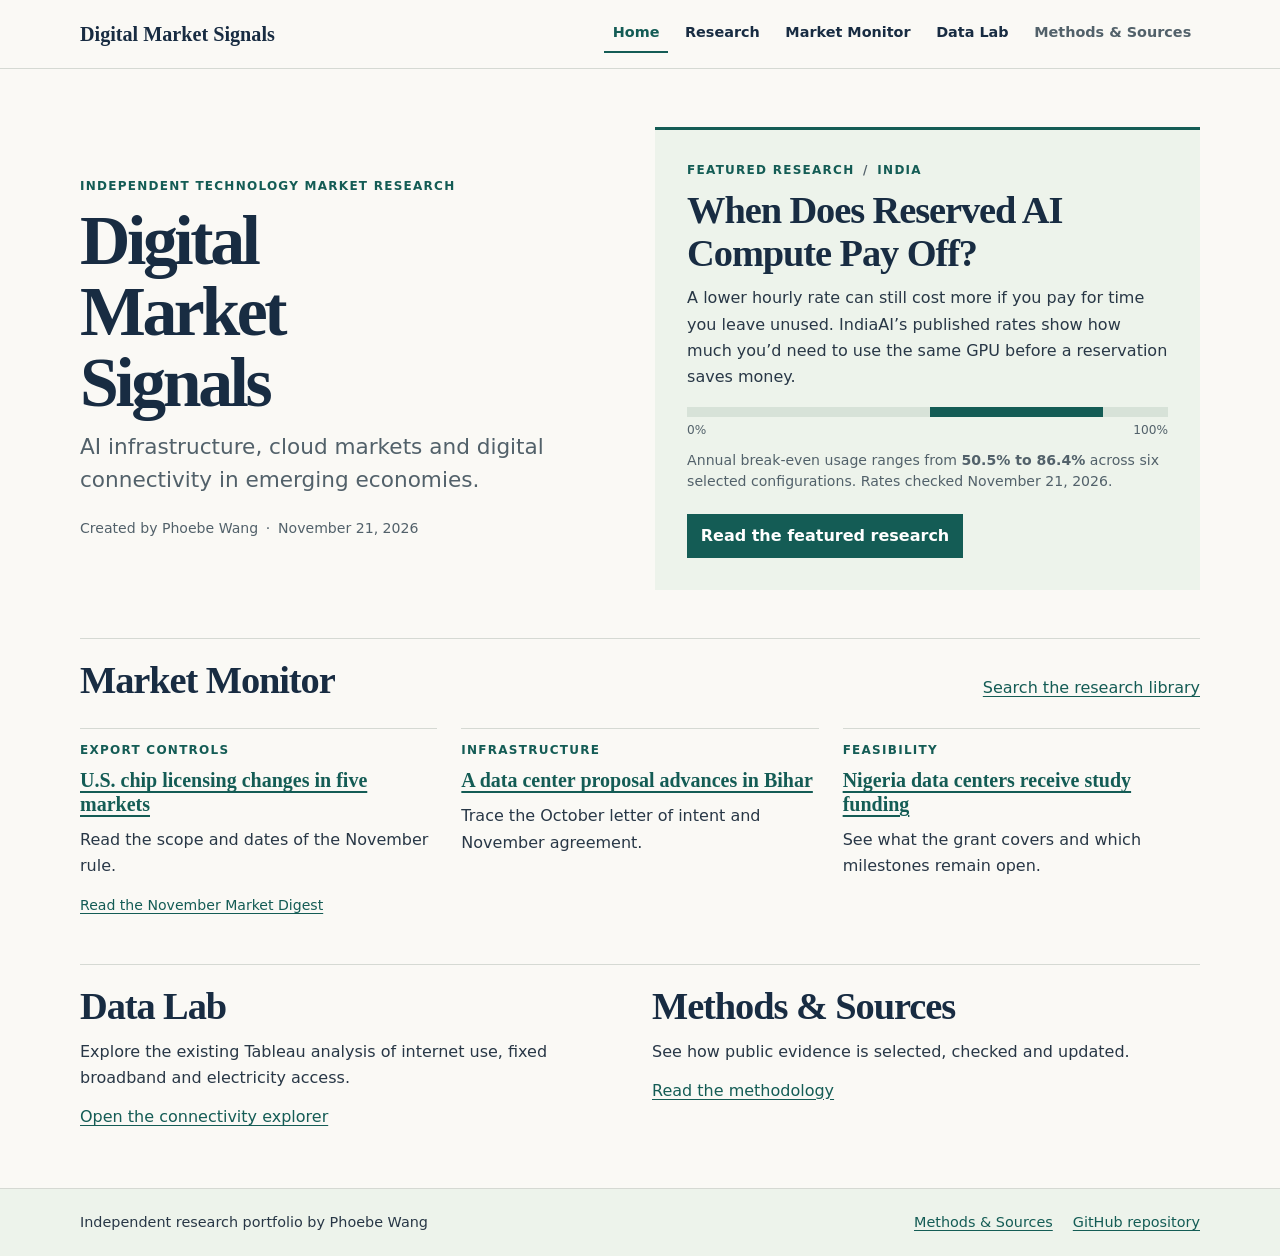
==== commit 1dfddd96: "Clarify IndiaAI reservation decision and archive earlier research" ====
--- a/index.html
+++ b/index.html
@@ -6,7 +6,7 @@
   <meta name="description" content="Independent research on AI infrastructure, cloud markets and connectivity in emerging economies.">
   <title>Digital Market Signals</title>
   <link rel="stylesheet" href="styles.css?v=6">
-  <link rel="stylesheet" href="publication.css?v=1">
+  <link rel="stylesheet" href="publication.css?v=2">
   <link rel="canonical" href="https://yx-12345.github.io/digital-market-signals/">
 </head>
 <body class="publication">
@@ -34,11 +34,11 @@
       <div class="home-feature">
         <p class="kicker">Featured research <span> / </span> India</p>
         <h2>When Does Reserved AI Compute Pay Off?</h2>
-        <p>For six selected single-GPU instances, annual reservations break even at <strong>50.5% to 86.4%</strong> usage under published IndiaAI base rates.</p>
+        <p>A lower hourly rate can still cost more if you pay for time you leave unused. IndiaAI’s published rates show how much you’d need to use the same GPU before a reservation saves money.</p>
         <div class="range-graphic" role="img" aria-label="Annual break-even usage ranges from 50.5 to 86.4 percent on a zero to 100 percent scale">
           <div><span></span></div><p><span>0%</span><span>100%</span></p>
         </div>
-        <p class="caption">Modeled usage share · Rates checked November 21, 2026</p>
+        <p class="caption">Annual break-even usage ranges from <strong>50.5% to 86.4%</strong> across six selected configurations. Rates checked November 21, 2026.</p>
         <a class="publication-button" href="research.html">Read the featured research</a>
       </div>
     </section>
@@ -46,7 +46,7 @@
       <div class="home-section-heading"><h2 id="monitor-title">Market Monitor</h2><a href="market-signals.html">Search the research library</a></div>
       <ul class="preview-stories">
         <li><p class="kicker">Export controls</p><h3><a href="signal.html?id=bis-advanced-ai-chip-controls-2026">U.S. chip licensing changes in five markets</a></h3><p>Read the scope and dates of the November rule.</p></li>
-        <li><p class="kicker">Infrastructure</p><h3><a href="signal.html?id=india-ctrls-bihar-data-center">Bihar disclosures name different sites</a></h3><p>Compare the published proposals and the unresolved overlap.</p></li>
+        <li><p class="kicker">Infrastructure</p><h3><a href="signal.html?id=india-ctrls-bihar-data-center">A data center proposal advances in Bihar</a></h3><p>Trace the October letter of intent and November agreement.</p></li>
         <li><p class="kicker">Feasibility</p><h3><a href="signal.html?id=nigeria-ustda-afridata-feasibility-2026">Nigeria data centers receive study funding</a></h3><p>See what the grant covers and which milestones remain open.</p></li>
       </ul>
       <p class="caption"><a href="digital-market-digest-2026-11.html">Read the November Market Digest</a></p>
--- a/publication.css
+++ b/publication.css
@@ -40,7 +40,6 @@
 .study-contents { display: flex; flex-direction: column; gap: .45rem; padding: .35rem 0 .35rem 1.1rem; border-inline-start: 1px solid var(--rule); font-size: .9rem; }
 .finding { margin-block: clamp(1.6rem, 3.5vw, 2.65rem) 1.5rem; border-block: 1px solid var(--rule); padding-block: 1.05rem; }
 .finding > p:first-child { font: 1.18rem/1.6 var(--sans); max-width: 79ch; }
-.finding-range { color: var(--teal); font-weight: 780; }
 .evidence-figure { background: var(--surface); border: 1px solid var(--rule); border-top: 3px solid var(--teal); padding: clamp(1rem, 3vw, 2rem); }
 .evidence-figure figcaption { margin: 0; }
 .evidence-figure h2 { margin-bottom: .4rem; }
@@ -117,8 +116,8 @@
 .range-graphic > div { height: .65rem; position: relative; background: #d7e2d8; }
 .range-graphic > div span { position: absolute; height: 100%; inset-inline-start: 50.5%; width: 35.9%; background: var(--teal); }
 .range-graphic p { display: flex; justify-content: space-between; color: var(--secondary); font-size: .76rem; margin: .2rem 0 .6rem; }
-.publication-button, .publication-button:visited { display: inline-block; margin-top: .6rem; padding: .55rem .85rem; background: var(--teal); color: white; font-weight: 700; text-decoration: none; }
-.publication-button:hover { background: #10483f; }
+.publication a.publication-button { display: inline-block; margin-top: .6rem; padding: .55rem .85rem; background: var(--teal); color: white; font-weight: 700; text-decoration: none; }
+.publication a.publication-button:hover { background: #10483f; }
 .home-monitor, .home-products { border-top: 1px solid var(--rule); margin-top: clamp(1.65rem,4vw,3rem); padding-top: 1.25rem; }
 .home-section-heading { display: flex; justify-content: space-between; gap: .5rem 1rem; align-items: baseline; flex-wrap: wrap; }
 .preview-stories, .home-products { display: grid; grid-template-columns: repeat(3,minmax(0,1fr)); gap: .75rem 1.5rem; }
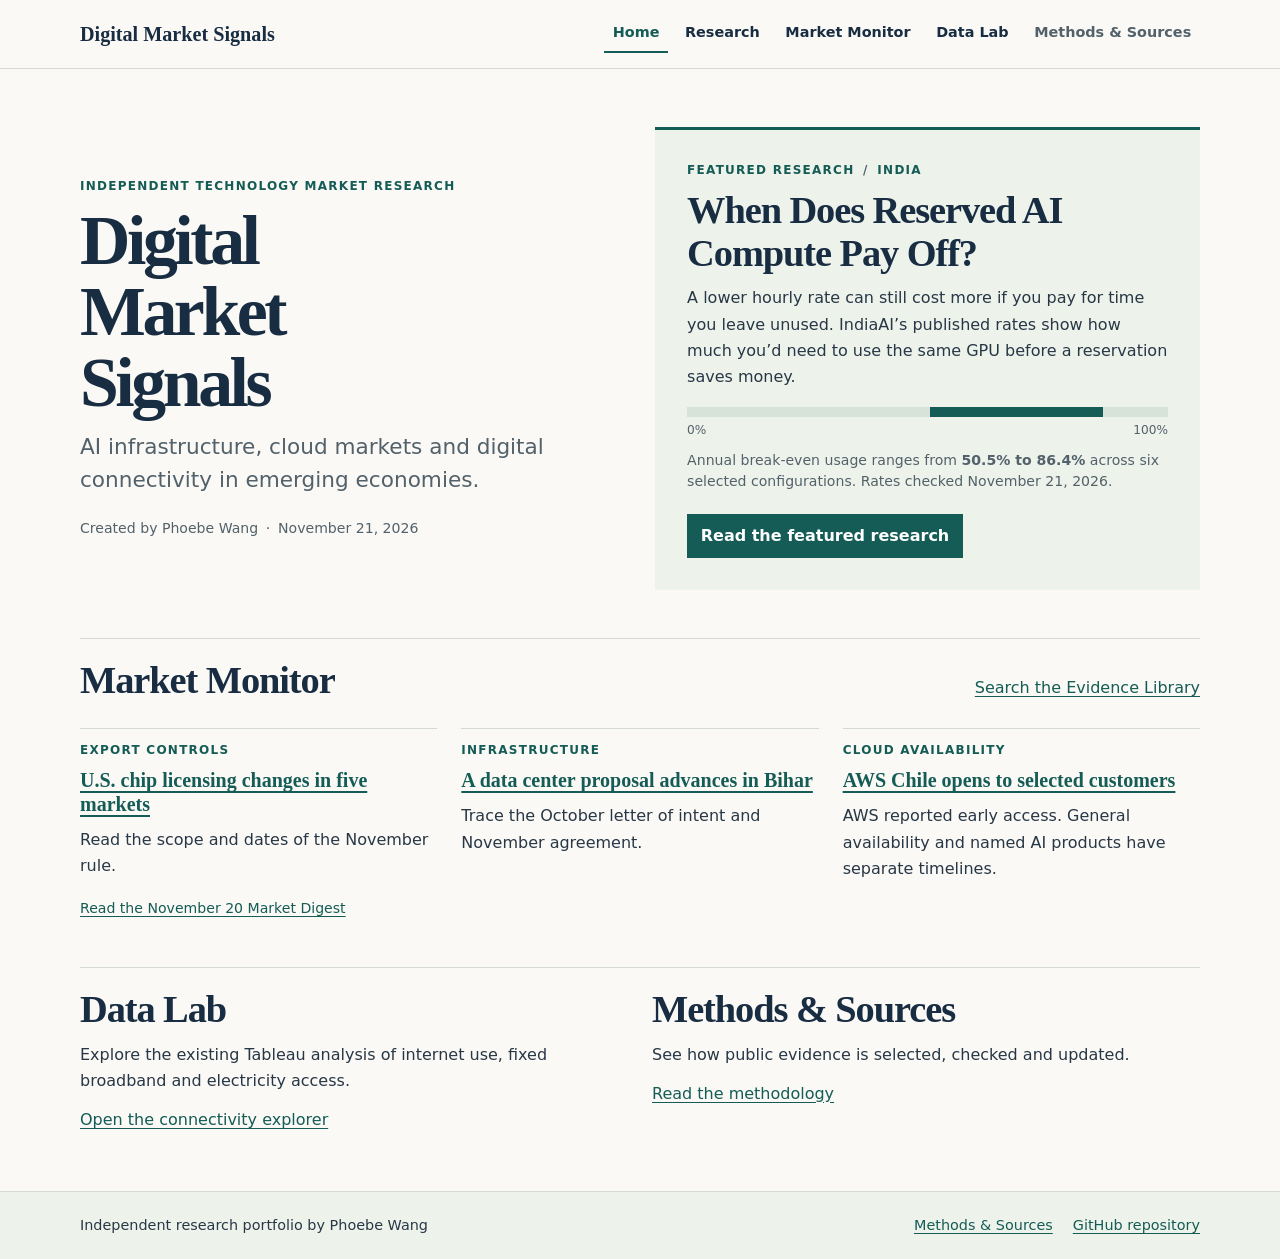
==== commit bc0652a1: "Refine Market Monitor chronology and cloud comparison" ====
--- a/index.html
+++ b/index.html
@@ -43,13 +43,13 @@
       </div>
     </section>
     <section class="home-monitor" aria-labelledby="monitor-title">
-      <div class="home-section-heading"><h2 id="monitor-title">Market Monitor</h2><a href="market-signals.html">Search the research library</a></div>
+      <div class="home-section-heading"><h2 id="monitor-title">Market Monitor</h2><a href="market-signals.html#evidence-library">Search the Evidence Library</a></div>
       <ul class="preview-stories">
         <li><p class="kicker">Export controls</p><h3><a href="signal.html?id=bis-advanced-ai-chip-controls-2026">U.S. chip licensing changes in five markets</a></h3><p>Read the scope and dates of the November rule.</p></li>
         <li><p class="kicker">Infrastructure</p><h3><a href="signal.html?id=india-ctrls-bihar-data-center">A data center proposal advances in Bihar</a></h3><p>Trace the October letter of intent and November agreement.</p></li>
-        <li><p class="kicker">Feasibility</p><h3><a href="signal.html?id=nigeria-ustda-afridata-feasibility-2026">Nigeria data centers receive study funding</a></h3><p>See what the grant covers and which milestones remain open.</p></li>
+        <li><p class="kicker">Cloud availability</p><h3><a href="signal.html?id=chile-aws-region-early-access-2026">AWS Chile opens to selected customers</a></h3><p>AWS reported early access. General availability and named AI products have separate timelines.</p></li>
       </ul>
-      <p class="caption"><a href="digital-market-digest-2026-11.html">Read the November Market Digest</a></p>
+      <p class="caption"><a href="digital-market-digest-2026-11.html">Read the November 20 Market Digest</a></p>
     </section>
     <section class="home-products" aria-label="More research resources">
       <div><h2>Data Lab</h2><p>Explore the existing Tableau analysis of internet use, fixed broadband and electricity access.</p><a href="data-explorer.html">Open the connectivity explorer</a></div>
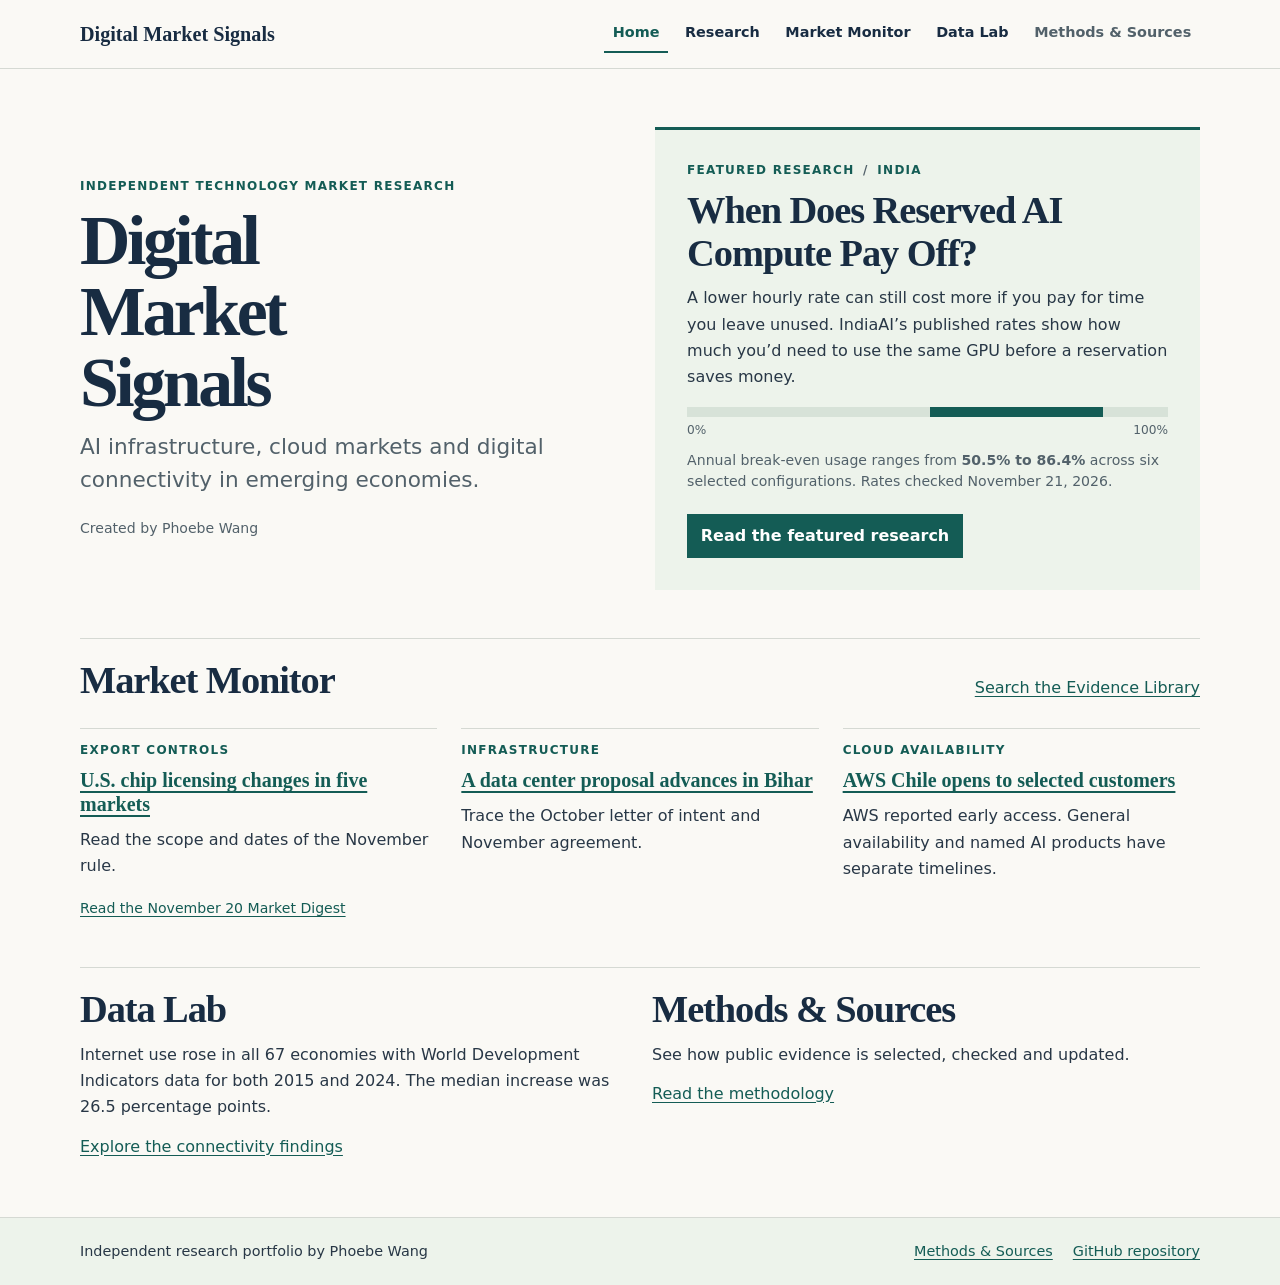
==== commit e849ca67: "Polish portfolio copy before release" ====
--- a/index.html
+++ b/index.html
@@ -29,7 +29,7 @@
         <p class="kicker">Independent technology market research</p>
         <h1 id="home-title">Digital Market Signals</h1>
         <p class="subtitle">AI infrastructure, cloud markets and digital connectivity in emerging economies.</p>
-        <p class="article-meta">Created by Phoebe Wang <span>·</span> <time datetime="2026-11-21">November 21, 2026</time></p>
+        <p class="article-meta">Created by Phoebe Wang</p>
       </div>
       <div class="home-feature">
         <p class="kicker">Featured research <span> / </span> India</p>
@@ -52,7 +52,7 @@
       <p class="caption"><a href="digital-market-digest-2026-11.html">Read the November 20 Market Digest</a></p>
     </section>
     <section class="home-products" aria-label="More research resources">
-      <div><h2>Data Lab</h2><p>Explore the existing Tableau analysis of internet use, fixed broadband and electricity access.</p><a href="data-explorer.html">Open the connectivity explorer</a></div>
+      <div><h2>Data Lab</h2><p>Internet use rose in all 67 economies with World Development Indicators data for both 2015 and 2024. The median increase was 26.5 percentage points.</p><a href="data-explorer.html">Explore the connectivity findings</a></div>
       <div><h2>Methods &amp; Sources</h2><p>See how public evidence is selected, checked and updated.</p><a href="methodology.html">Read the methodology</a></div>
     </section>
   </main>
